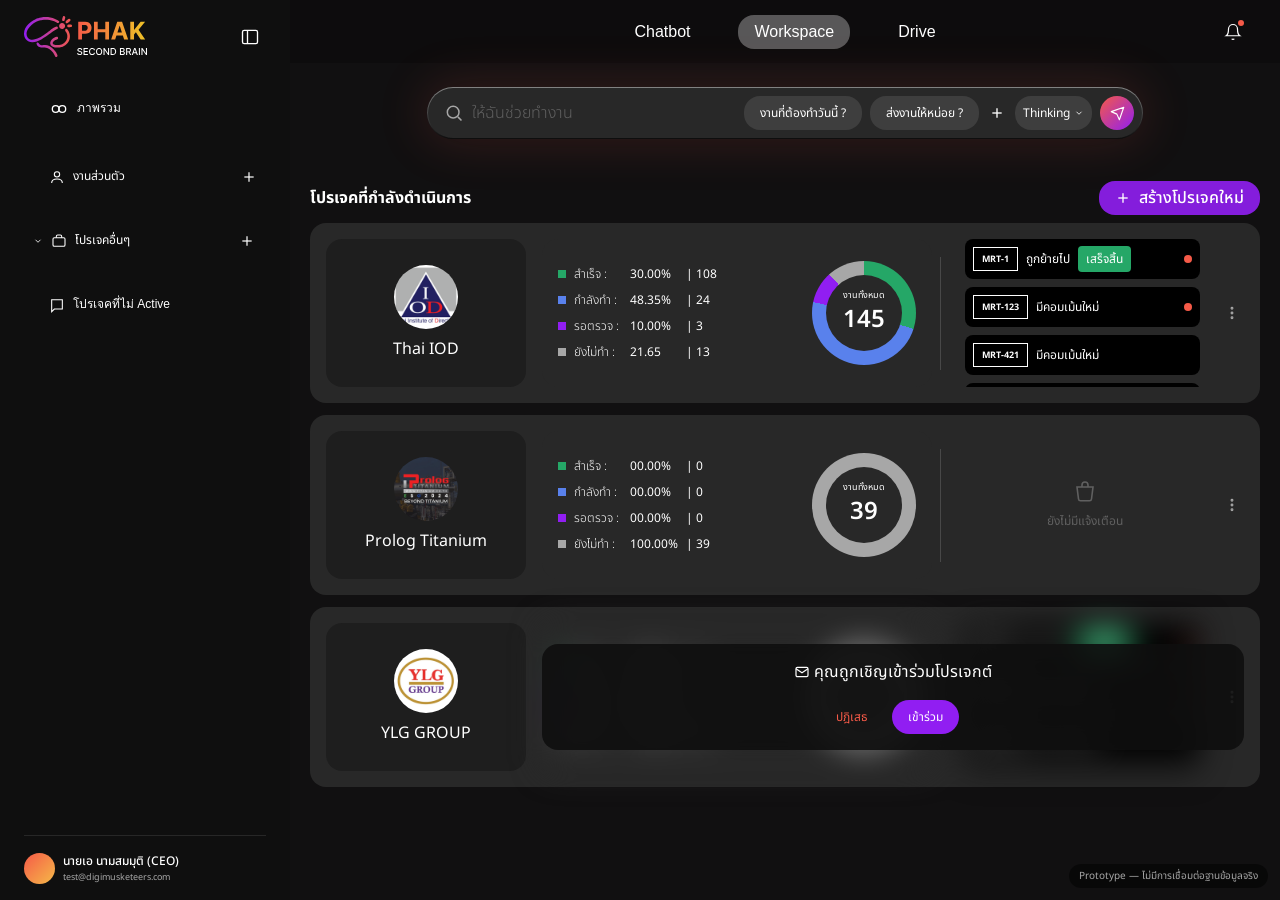
==== workspace/index.html @ 87ce69be "Implement project settings modal (rename + cover image) Wires up the previously-stubbed "ตั้งค่าโปรเ" ====
<!DOCTYPE html>
<html lang="th">
<head>
<meta charset="UTF-8">
<meta name="viewport" content="width=device-width, initial-scale=1.0">
<title>PHAK Second Brain — Workspace Prototype</title>
<link rel="preconnect" href="https://fonts.googleapis.com">
<link rel="preconnect" href="https://fonts.gstatic.com" crossorigin>
<link href="https://fonts.googleapis.com/css2?family=Noto+Sans+Thai:wght@300;400;500;700&family=Inter:wght@400;500&display=swap" rel="stylesheet">
<link rel="stylesheet" href="styles/theme.css">
<link rel="stylesheet" href="styles/base.css">
<link rel="stylesheet" href="styles/components.css">
<link rel="stylesheet" href="styles/views.css">
</head>
<body>

<div class="app">
  <!-- Sidebar -->
  <aside class="sidebar" id="sidebar">
    <div class="sidebar-top">
      <div class="brand-row">
        <div class="brand">
          <img class="brand-logo" src="[data-uri]" alt="PHAK Second Brain">
        </div>
        <button class="icon-btn" id="sidebarToggle" aria-label="พับ/ขยายเมนู">
          <svg width="20" height="20" viewBox="0 0 24 24" fill="none" stroke="currentColor" stroke-width="1.6"><rect x="3" y="4" width="18" height="16" rx="2"/><line x1="9" y1="4" x2="9" y2="20"/></svg>
        </button>
      </div>

      <button class="nav-item nav-lg" style="padding-left: 24px;">
        <svg width="20" height="20" viewBox="0 0 24 24" fill="none" stroke="currentColor" stroke-width="1.6"><circle cx="8" cy="12" r="4"/><circle cx="16" cy="12" r="4"/><line x1="12" y1="12" x2="12" y2="12"/></svg>
        <span class="label">ภาพรวม</span>
      </button>

      <div class="nav-section">
        <div class="nav-section-header plain" id="personalHeader">
          <div class="left">
            <svg width="16" height="16" viewBox="0 0 24 24" fill="none" stroke="currentColor" stroke-width="1.6"><circle cx="12" cy="8" r="4"/><path d="M4 21c0-4 4-6 8-6s8 2 8 6"/></svg>
            <span class="label">งานส่วนตัว</span>
          </div>
          <span class="icon-trailing">
            <svg width="16" height="16" viewBox="0 0 24 24" fill="none" stroke="currentColor" stroke-width="1.8"><line x1="12" y1="5" x2="12" y2="19"/><line x1="5" y1="12" x2="19" y2="12"/></svg>
          </span>
        </div>
      </div>

      <div class="project-block">
        <div class="nav-section-header" id="projectsHeader">
          <div class="left">
            <button class="chev-btn" id="projectsChevBtn" aria-label="พับ/ขยายรายการ">
              <svg class="chev" width="10" height="10" viewBox="0 0 24 24" fill="none" stroke="currentColor" stroke-width="2"><polyline points="6 9 12 15 18 9"/></svg>
            </button>
            <svg width="16" height="16" viewBox="0 0 24 24" fill="none" stroke="currentColor" stroke-width="1.6"><rect x="3" y="7" width="18" height="13" rx="2"/><path d="M8 7V5a2 2 0 0 1 2-2h4a2 2 0 0 1 2 2v2"/></svg>
            <span class="label">โปรเจคอื่นๆ</span>
          </div>
          <span class="icon-trailing">
            <button class="icon-btn" id="sidebarAddProjectBtn" style="width:20px;height:20px;" aria-label="สร้างโปรเจคใหม่">
              <svg width="16" height="16" viewBox="0 0 24 24" fill="none" stroke="currentColor" stroke-width="1.8"><line x1="12" y1="5" x2="12" y2="19"/><line x1="5" y1="12" x2="19" y2="12"/></svg>
            </button>
          </span>
        </div>
        <div class="project-children hidden" id="projectsList">
          <div class="project-row" id="sidebarThaiIOD"><span class="project-icon"><img src="[data-uri]" alt="Thai IOD" /></span><span class="label">Thai IOD</span></div>
          <div class="project-row" id="sidebarProlog"><span class="project-icon"><img src="[data-uri]" alt="Prolog" /></span><span class="label">Prolog</span></div>
          <div class="project-row" id="sidebarYLG"><span class="project-icon"><img src="[data-uri]" alt="YLG" /></span><span class="label">YLG</span></div>
        </div>
      </div>

      <button class="nav-item" style="padding-left: 24px;">
        <svg width="16" height="16" viewBox="0 0 24 24" fill="none" stroke="currentColor" stroke-width="1.6"><path d="M4 4h16v14H8l-4 4z"/></svg>
        <span class="label">โปรเจคที่ไม่ Active</span>
      </button>
    </div>

    <div class="sidebar-footer">
      <div class="divider"></div>
      <div class="user-row">
        <div class="user-avatar"></div>
        <div class="user-info">
          <span class="name">นายเอ นามสมมุติ (CEO)</span>
          <span class="email">test@digimusketeers.com</span>
        </div>
      </div>
    </div>
  </aside>

  <aside class="sidebar" id="chatSidebar" style="display:none;"></aside>

  <!-- Main -->
  <main class="main">
    <div id="workspacePage">
    <div class="navbar">
      <div class="navbar-tabs">
        <button class="tab" data-tab="chatbot">Chatbot</button>
        <button class="tab active" data-tab="workspace">Workspace</button>
        <button class="tab" data-tab="drive">Drive</button>
      </div>
      <button class="notif-btn" id="notifBtn" aria-label="การแจ้งเตือน">
        <svg width="18" height="18" viewBox="0 0 24 24" fill="none" stroke="currentColor" stroke-width="1.6"><path d="M18 8a6 6 0 0 0-12 0c0 7-3 9-3 9h18s-3-2-3-9"/><path d="M13.7 21a2 2 0 0 1-3.4 0"/></svg>
        <span class="notif-dot"></span>
      </button>
      <div class="notif-panel" id="notifPanel">ยังไม่มีการแจ้งเตือนใหม่</div>
    </div>

    <div class="content-inner">
      <div class="prompt-wrap">
        <div class="prompt-bar">
          <svg class="search-icon" width="20" height="20" viewBox="0 0 24 24" fill="none" stroke="currentColor" stroke-width="1.8"><circle cx="11" cy="11" r="7"/><line x1="21" y1="21" x2="16.65" y2="16.65"/></svg>
          <div class="prompt-field">
            <input class="prompt-input" id="promptInput" type="text" placeholder="ให้ฉันช่วยทำงาน" />
            <button class="chip" data-fill="งานที่ต้องทำวันนี้มีอะไรบ้าง?">งานที่ต้องทำวันนี้ ?</button>
            <button class="chip" data-fill="ช่วยส่งงานให้ทีมหน่อย">ส่งงานให้หน่อย ?</button>
          </div>
          <div class="prompt-actions">
            <button class="ghost-icon-btn" aria-label="เพิ่มไฟล์">
              <svg width="16" height="16" viewBox="0 0 24 24" fill="none" stroke="currentColor" stroke-width="2"><line x1="12" y1="5" x2="12" y2="19"/><line x1="5" y1="12" x2="19" y2="12"/></svg>
            </button>
            <button class="thinking-pill" id="thinkingPill">
              <span>Thinking</span>
              <svg width="10" height="10" viewBox="0 0 24 24" fill="none" stroke="currentColor" stroke-width="2"><polyline points="6 9 12 15 18 9"/></svg>
            </button>
            <button class="send-btn" id="sendBtn" aria-label="ส่ง">
              <svg width="15" height="15" viewBox="0 0 24 24" fill="currentColor"><path d="M22 2L11 13"/><path d="M22 2L15 22L11 13L2 9L22 2Z" fill="none" stroke="currentColor" stroke-width="1.8" stroke-linejoin="round"/></svg>
            </button>
          </div>
        </div>
      </div>

      <div class="work-section">
        <div class="work-header">
          <span class="work-title">โปรเจคที่กำลังดำเนินการ</span>
          <button class="new-project-btn" id="newProjectBtn">
            <svg width="16" height="16" viewBox="0 0 24 24" fill="none" stroke="currentColor" stroke-width="2"><line x1="12" y1="5" x2="12" y2="19"/><line x1="5" y1="12" x2="19" y2="12"/></svg>
            <span>สร้างโปรเจคใหม่</span>
          </button>
        </div>

        <div class="empty-state" id="emptyState" style="display:none;">
          <svg width="24" height="24" viewBox="0 0 24 24" fill="none" stroke="currentColor" stroke-width="1.6"><path d="M4 7h16l-1.5 12a2 2 0 0 1-2 1.8H7.5a2 2 0 0 1-2-1.8L4 7z"/><path d="M9 7V5a3 3 0 0 1 6 0v2"/></svg>
          <span>คุณยังไม่มีโปรเจคที่กำลังดำเนินการ</span>
        </div>

        <div class="project-grid" id="projectGrid"></div>
      </div>
    </div>
    </div>

    <div id="dashboardPage" style="display:none;"></div>
    <div id="chatbotPage" style="display:none;"></div>
  </main>

  <!-- New project modal -->
  <div class="modal-overlay" id="modalOverlay">
  <div class="modal-box">
    <div class="modal-form" id="stepProject">
      <div>
        <div class="modal-icon" id="modalIcon">
          <svg id="iconDefault" width="34" height="34" viewBox="0 0 24 24" fill="none" stroke="currentColor" stroke-width="1.4"><rect x="3" y="7" width="18" height="13" rx="2"/><path d="M8 7V5a2 2 0 0 1 2-2h4a2 2 0 0 1 2 2v2"/></svg>
          <div class="icon-overlay">
            <svg width="18" height="18" viewBox="0 0 24 24" fill="none" stroke="currentColor" stroke-width="1.6"><path d="M4 7h3l2-2h6l2 2h3v13H4z"/><circle cx="12" cy="13" r="3.5"/></svg>
            <span>อัปโหลดรูป</span>
          </div>
          <input type="file" id="projImageInput" accept="image/*" style="display:none" />
        </div>
        <div class="modal-field">
          <label for="projNameInput">ชื่อโปรเจกต์</label>
          <input id="projNameInput" type="text" placeholder="ชื่อโปรเจกต์" autocomplete="off" />
          <div class="field-error" id="projNameError">กรอกชื่อโปรเจกต์ก่อนนะ</div>
        </div>
        <div class="modal-field" id="keyField" style="display:none; margin-top: 12px;">
          <div class="key-row">
            <label>Project Key</label>
            <div class="key-display" id="keyDisplay">
              <span class="key-pill" id="keyPill">TID-</span>
              <button class="key-edit-btn" id="keyEditBtn" aria-label="แก้ไข Project Key">
                <svg width="15" height="15" viewBox="0 0 24 24" fill="none" stroke="currentColor" stroke-width="1.6"><path d="M12 20h9"/><path d="M16.5 3.5a2.1 2.1 0 0 1 3 3L7 19l-4 1 1-4Z"/></svg>
              </button>
            </div>
          </div>
        </div>
      </div>
      <div class="modal-actions">
        <button class="btn-secondary" id="modalCancel">ยกเลิก</button>
        <button class="btn-primary" id="modalNext">ดำเนินการต่อ</button>
      </div>
    </div>

    <div class="modal-form" id="stepMembers" style="display:none;">
      <div>
        <div class="modal-field">
          <label>สมาชิก</label>
          <div class="search-wrap">
            <input id="memberSearchInput" type="text" placeholder="กรอกอีเมล ชื่อพนักงาน หรือ กลุ่ม" autocomplete="off" />
            <div class="member-suggestions" id="memberSuggestions"></div>
          </div>
        </div>
        <div class="modal-field" style="margin-top: 16px;">
          <label>รายชื่อสมาชิก</label>
          <div class="member-list" id="memberList"></div>
        </div>
      </div>
      <div class="modal-actions">
        <button class="btn-secondary" id="membersCancel">ย้อนกลับ</button>
        <button class="btn-primary ready" id="membersCreate">ดำเนินการต่อ</button>
      </div>
    </div>

    <div class="step-full" id="stepFolder">
      <div>
        <div class="step-title">สร้างโฟลเดอร์โปรเจกต์</div>
        <div class="step-subtitle">ระบบจำเป็นต้องสร้างพื้นที่เพื่อเก็บรายละเอียดงาน</div>
      </div>
      <div class="step-mid">
        <div class="folder-icon-wrap">
          <svg width="72" height="70" viewBox="0 0 24 24" fill="currentColor"><path d="M3 6a2 2 0 0 1 2-2h4l2 2h8a2 2 0 0 1 2 2v9a2 2 0 0 1-2 2H5a2 2 0 0 1-2-2z"/></svg>
        </div>
        <div class="breadcrumb-row">
          <span class="breadcrumb-label">
            <svg width="16" height="16" viewBox="0 0 24 24" fill="none" stroke="currentColor" stroke-width="1.6"><rect x="3" y="7" width="18" height="13" rx="2"/><path d="M8 7V5a2 2 0 0 1 2-2h4a2 2 0 0 1 2 2v2"/></svg>
            ไดร์งาน
          </span>
          <svg width="14" height="14" viewBox="0 0 24 24" fill="none" stroke="currentColor" stroke-width="1.8"><polyline points="9 6 15 12 9 18"/></svg>
          <input id="folderNameInput" type="text" autocomplete="off" />
        </div>
      </div>
      <div class="full-actions">
        <button class="btn-secondary" id="folderCancel">ย้อนกลับ</button>
        <button class="btn-primary ready" id="folderNext">ดำเนินการต่อ</button>
      </div>
    </div>

    <div class="step-full" id="stepUpload">
      <div>
        <div class="step-title">อัปโหลดเอกสารเบื้องต้น</div>
      </div>
      <div class="step-mid">
        <div class="uploaded-files-list" id="uploadedFilesList"></div>
        <div class="dropzone" id="dropzone">
          <svg width="40" height="40" viewBox="0 0 24 24" fill="none" stroke="currentColor" stroke-width="1.5"><path d="M12 16V4"/><polyline points="7 9 12 4 17 9"/><path d="M4 16v3a2 2 0 0 0 2 2h12a2 2 0 0 0 2-2v-3"/></svg>
          <span class="dropzone-text">อัปโหลด &amp; ลากไฟล์ของคุณ</span>
          <input type="file" id="docFileInput" multiple style="display:none" />
        </div>
        <div class="upload-tip">Tip : หากกดสร้างงานอัตโนมัติระบบจะวิเคราะห์เอกสารเพื่อทำการวางแผนและสร้าง Task งานเบื้องต้นให้แก่คุณ</div>
      </div>
      <div class="full-actions">
        <button class="btn-secondary" id="uploadCancel">ย้อนกลับ</button>
        <div class="btn-group">
          <button class="btn-secondary" id="createNormal">สร้างปกติ</button>
          <button class="btn-primary ready ai" id="createAuto" disabled>
            <svg width="16" height="16" viewBox="0 0 16 16" fill="none" xmlns="http://www.w3.org/2000/svg"><path d="M6.12885 2.05958C6.82864 0.404564 9.1752 0.404676 9.87509 2.05958L11.038 4.8097C11.0674 4.87921 11.1228 4.93454 11.1923 4.96399L13.9424 6.1269C15.5976 6.82666 15.5976 9.17337 13.9424 9.87314L11.1923 11.036C11.1228 11.0655 11.0674 11.1208 11.038 11.1903L9.87509 13.9405C9.17532 15.5957 6.82862 15.5957 6.12885 13.9405L4.96595 11.1903C4.93649 11.1209 4.88116 11.0654 4.81165 11.036L2.06153 9.87314C0.406626 9.17324 0.406519 6.82668 2.06153 6.1269L4.81165 4.96399C4.88125 4.93457 4.93652 4.8793 4.96595 4.8097L6.12885 2.05958Z" fill="currentColor"/></svg>
            สร้างอัตโนมัติ
          </button>
        </div>
      </div>
    </div>

    <div class="step-full" id="stepProgress">
      <div></div>
      <div class="step-mid">
        <div class="progress-title" id="progressLabel">กำลังสร้าง</div>
        <div class="progress-track"><div class="progress-fill" id="progressFill"></div></div>
      </div>
      <div></div>
    </div>

    <div class="modal-side" id="modalSide"></div>
  </div>
  </div>

  <!-- Project settings modal (rename / cover image) -->
  <div class="modal-overlay" id="projectSettingsOverlay">
    <div class="modal-box ps-box">
      <div class="modal-form">
        <div>
          <div class="modal-icon" id="psIcon">
            <svg id="psIconDefault" width="34" height="34" viewBox="0 0 24 24" fill="none" stroke="currentColor" stroke-width="1.4"><rect x="3" y="7" width="18" height="13" rx="2"/><path d="M8 7V5a2 2 0 0 1 2-2h4a2 2 0 0 1 2 2v2"/></svg>
            <div class="icon-overlay">
              <svg width="18" height="18" viewBox="0 0 24 24" fill="none" stroke="currentColor" stroke-width="1.6"><path d="M4 7h3l2-2h6l2 2h3v13H4z"/><circle cx="12" cy="13" r="3.5"/></svg>
              <span>อัปโหลดรูป</span>
            </div>
            <input type="file" id="psImageInput" accept="image/*" style="display:none" />
          </div>
          <button type="button" class="ps-remove-cover" id="psRemoveCover" style="display:none;">ลบรูปปก</button>
          <div class="modal-field">
            <label for="psNameInput">ชื่อโปรเจกต์</label>
            <input id="psNameInput" type="text" placeholder="ชื่อโปรเจกต์" autocomplete="off" />
            <div class="field-error" id="psNameError">กรอกชื่อโปรเจกต์ก่อนนะ</div>
          </div>
        </div>
        <div class="modal-actions">
          <button class="btn-secondary" id="psCancel">ยกเลิก</button>
          <button class="btn-primary ready" id="psSave">บันทึก</button>
        </div>
      </div>
    </div>
  </div>

  <div class="task-modal-overlay" id="taskModalOverlay"></div>

  <div class="toast" id="toast"></div>
  <div class="proto-badge">Prototype — ไม่มีการเชื่อมต่อฐานข้อมูลจริง</div>
</div>

<script src="scripts/app-shell.js"></script>
<script src="scripts/features/create-project-wizard.js"></script>
<script src="scripts/features/project-settings.js"></script>
<script src="scripts/features/dashboard.js"></script>
<script src="scripts/features/task-modal-shared.js"></script>
<script src="scripts/features/kanban-board.js"></script>
<script src="scripts/features/type-view.js"></script>
<script src="scripts/features/task-detail-modal.js"></script>
<script src="scripts/features/status-type-manager.js"></script>
<script src="scripts/features/role-manager.js"></script>
<script src="scripts/features/member-manager.js"></script>
<script src="scripts/features/create-task-modal.js"></script>
<script src="scripts/features/list-view.js"></script>
<script src="scripts/features/timeline-view.js"></script>
<script src="scripts/features/calendar-view.js"></script>
<script src="scripts/features/chatbot.js"></script>

</body>
</html>
---- workspace/styles/theme.css ----
/* ตัวแปรสี (design tokens) — จุดเดียวที่แก้เพื่อเปลี่ยนธีม */
  :root {
    --bg-main: #111011;
    --bg-sidebar: #0f0f0f;
    --bg-card: #1e1e1e;
    --bg-navbar: rgba(0,0,0,0.25);
    --accent-purple: rgba(145,30,242,0.9);
    --accent-purple-solid: #911EF2;
    --accent-coral: #F55A48;
    --grey3: #606060;
    --grey4: #a7a7a7;
    --white: #ffffff;
    --border-subtle: rgba(255,255,255,0.08);

    /* พื้นหลังมืด — สเกลเพิ่มเติม (เรียงจากเข้มสุด → อ่อนสุด) */
    --bg-page: #000;
    --bg-panel: #1a1a1a;
    --bg-surface: #232323;
    --bg-hover: #282828;
    --bg-hover-strong: #2c2c2c;
    --bg-scrollbar: #2e2e2e;

    /* accent ม่วง — เฉดเพิ่มเติม */
    --accent-purple-light: #c79bf5;
    --accent-purple-pale: #EDD8FF;

    /* accent ส้ม/แดง — เฉดเพิ่มเติม */
    --accent-coral-light: #F5A08F;

    /* สีสถานะที่ hardcode เป็น UI chrome (ไม่ใช่สี default ของสถานะที่มาจากข้อมูลโปรเจค) */
    --status-blue: #378ADD;
    --status-green: #25A767;
    --status-yellow: #F0C93E;
    --status-red: #F5443A;

    /* สี tag คงที่ */
    --tag-urgent: #FBBF24;
    --tag-team: #4ADE80;

    /* เทาเศษที่เหลือ */
    --grey2: #444;
    --grey-mid: #808080;
    --grey-pale: #F5F5F5;
    --grey-light: #ddd;
    --disabled: #C4C4C4;

    /* จุดเดี่ยวสุดท้าย (ใช้ที่เดียวต่อสี) */
    --accent-amber: #F5B948;
    --accent-purple-lighter: #E4CFFB;
    --grey-steel: #828282;
    --grey1: #555;
    --grey-dark: #333;
    --bg-elevated-alt: #2b2b2b;
    --bg-elevated-2: #262626;
    --bg-column: #17171799;
    --bg-deep: #151515;
    --bg-deepest: #0D0D0D;
  }
---- workspace/styles/base.css ----
/* reset, layout shell พื้นฐาน (ก่อน section แรกในไฟล์ต้นฉบับ) */

* { box-sizing: border-box; margin: 0; padding: 0; }

html, body {
    height: 100%;
    background: var(--bg-page);
    font-family: 'Noto Sans Thai', 'Inter', sans-serif;
    color: var(--white);
    overflow: hidden;
  }

.app {
    display: flex;
    height: 100vh;
    width: 100%;
    position: relative;
  }
---- workspace/styles/components.css ----
/* UI primitives ที่ใช้ร่วมกันหลายจุด: ปุ่ม, modal shell, chip/tag, avatar, dropzone ฯลฯ */

.sidebar.collapsed .brand-row .icon-btn { width: 20px; }

.icon-btn {
    display: flex; align-items: center; justify-content: center;
    width: 32px; height: 32px; border-radius: 8px;
    background: transparent; border: none; color: var(--white);
    cursor: pointer; flex-shrink: 0;
  }

.icon-btn:hover { background: rgba(255,255,255,0.08); }

.chev { transition: transform 0.15s ease; }

.chev-btn {
    background: transparent; border: none; color: inherit; cursor: pointer;
    display: flex; align-items: center; justify-content: center; padding: 4px; margin: -4px;
  }

.chev.open { transform: rotate(180deg); }

.avatar-dot {
    width: 24px; height: 24px; border-radius: 100px;
    background: var(--grey3); display: flex; align-items: center; justify-content: center;
    flex-shrink: 0;
  }

.chip {
    background: rgba(255,255,255,0.1); border: none; border-radius: 16px;
    padding: 8px 16px; font-size: 12px; color: var(--white); white-space: nowrap;
    cursor: pointer; font-family: inherit;
  }

.chip:hover { background: rgba(255,255,255,0.18); }

.empty-state {
    display: flex; flex-direction: column; align-items: center; justify-content: center;
    gap: 8px; height: 150px; color: var(--grey3);
  }

.empty-state span { font-size: 12px; }

/* Modal */
.modal-overlay {
    position: absolute; top: 0; left: 0; width: 100%; height: 100%;
    margin: 0; padding: 0; background: rgba(0,0,0,0.55);
    display: none; align-items: center; justify-content: center; z-index: 100;
    box-sizing: border-box;
  }

.modal-overlay.open { display: flex; }

.modal-box {
    width: 700px; min-height: 428px; background: var(--bg-panel);
    border: 0.5px solid rgba(255,255,255,0.12); border-radius: 20px;
    display: flex; overflow: hidden;
  }

.modal-form {
    width: 400px; flex-shrink: 0; padding: 32px; display: flex; flex-direction: column;
    justify-content: space-between; gap: 24px;
  }

.modal-side {
    flex: 1;
    background: linear-gradient(160deg, rgba(245,90,72,0.35), rgba(145,30,242,0.35)), var(--bg-deep);
  }

.modal-icon {
    width: 92px; height: 92px; border-radius: 50%; background: rgba(255,255,255,0.06);
    border: 0.5px solid rgba(255,255,255,0.1);
    display: flex; align-items: center; justify-content: center; margin: 0 auto 24px;
    color: var(--grey4); position: relative; overflow: hidden; cursor: pointer;
  }

.modal-icon img { width: 100%; height: 100%; object-fit: cover; }

.modal-icon .icon-overlay {
    position: absolute; inset: 0; border-radius: 50%;
    background: rgba(0,0,0,0.55); display: flex; flex-direction: column; align-items: center;
    justify-content: center; gap: 2px; opacity: 0; transition: opacity 0.15s ease;
  }

.modal-icon:hover .icon-overlay { opacity: 1; }

.modal-icon .icon-overlay span { font-size: 9px; color: var(--white); }

.modal-icon.drag-over { border-color: var(--accent-purple-solid); }

.modal-icon.drag-over .icon-overlay { opacity: 1; }

.modal-field { display: flex; flex-direction: column; gap: 8px; }

.modal-field label { font-size: 13px; color: var(--white); font-weight: 500; }

.modal-box input {
    width: 100%; background: var(--bg-surface); border: 0.5px solid rgba(255,255,255,0.15);
    border-radius: 10px; padding: 9px 12px; color: var(--white); font-family: inherit;
    font-size: 14px; outline: none;
  }

.modal-box input:focus { border: 1.5px solid var(--accent-purple-solid); padding: 8.5px 11.5px; }

.modal-actions { display: flex; justify-content: space-between; align-items: center; }

.btn-secondary {
    height: 36px; padding: 0 16px; border-radius: 16px; border: none;
    background: transparent; color: var(--grey4); font-size: 13px; cursor: pointer; font-family: inherit;
  }

.btn-secondary:hover { color: var(--white); }

.btn-primary {
    height: 36px; padding: 0 20px; border-radius: 16px; border: none;
    background: rgba(255,255,255,0.12); color: var(--white); font-size: 13px; font-weight: 500;
    cursor: pointer; font-family: inherit;
  }

.btn-primary.ready { background: var(--accent-purple); }

.btn-primary.ready:hover { background: var(--accent-purple-solid); }

.breadcrumb-row {
    display: flex; align-items: center; gap: 8px; max-width: 400px; width: 100%; margin: 0 auto;
  }

.breadcrumb-label {
    display: flex; align-items: center; gap: 6px; font-size: 12px; color: var(--grey4); white-space: nowrap;
  }

.breadcrumb-row input { flex: 1; text-align: left; }

.btn-group { display: flex; gap: 8px; }

.btn-primary.ai {
    display: flex; align-items: center; gap: 6px;
    background: linear-gradient(90deg, var(--accent-purple-solid), var(--accent-coral));
  }

.btn-primary.ai:hover { filter: brightness(1.08); background: linear-gradient(90deg, var(--accent-purple-solid), var(--accent-coral)); }

.btn-primary.ai:disabled {
    background: rgba(255,255,255,0.06); color: var(--grey4); cursor: not-allowed; filter: none;
  }

.btn-primary.ai:disabled:hover { background: rgba(255,255,255,0.06); }

.dropzone {
    width: 300px; margin: 8px auto 0; padding: 24px 16px;
    border: 1.5px dashed var(--accent-purple-solid); border-radius: 16px;
    display: flex; flex-direction: column; align-items: center; gap: 10px;
    cursor: pointer; transition: border-color 0.15s ease, background 0.15s ease; color: var(--grey4);
    background: rgba(145,30,242,0.04);
  }

.dropzone:hover, .dropzone.drag-over { border-color: var(--accent-coral); background: rgba(145,30,242,0.1); }

.dropzone-text { font-size: 12px; color: var(--white); }

/* Progress step */
.progress-title { font-size: 16px; font-weight: 700; }

.progress-track {
    width: 116px; height: 4px; border-radius: 10px; background: rgba(255,255,255,0.1);
    margin: 12px auto 0; overflow: hidden;
  }

.progress-fill {
    height: 100%; width: 0%; border-radius: 10px;
    background: linear-gradient(90deg, var(--accent-purple-solid), var(--accent-coral));
    transition: width 0.15s linear;
  }

.drive-row .chev { transform: rotate(-90deg); }

.tm-parent-field .badge { border: 0.5px solid var(--accent-purple-solid); color: var(--accent-purple-solid); padding: 2px 6px; font-size: 9px; font-weight: 700; border-radius: 2px; flex-shrink: 0; }

.toast {
    position: absolute; bottom: 24px; left: 50%; transform: translateX(-50%) translateY(20px);
    background: var(--bg-elevated-2); border: 0.5px solid rgba(255,255,255,0.15);
    border-radius: 12px; padding: 12px 20px; font-size: 13px; color: var(--white);
    opacity: 0; transition: opacity 0.2s ease, transform 0.2s ease; z-index: 400; pointer-events: none;
  }

.toast.show { opacity: 1; transform: translateX(-50%) translateY(0); }
---- workspace/styles/views.css ----
/* สไตล์เฉพาะทางของแต่ละ view/feature: sidebar, dashboard, kanban, list, timeline, calendar, modal ต่างๆ */

/* ---------- Sidebar ---------- */
.sidebar {
    width: 290px;
    min-width: 290px;
    background: var(--bg-sidebar);
    display: flex;
    flex-direction: column;
    justify-content: space-between;
    padding: 16px 24px;
    transition: width 0.2s ease, min-width 0.2s ease, padding 0.2s ease;
    overflow: hidden;
  }

.sidebar.collapsed {
    width: 76px;
    min-width: 76px;
    padding: 16px 12px;
  }

.sidebar.collapsed .label,
  .sidebar.collapsed .user-info,
  .sidebar.collapsed .icon-trailing { display: none; }

.sidebar-top { display: flex; flex-direction: column; gap: 32px; width: 100%; }

.brand-row { display: flex; align-items: center; justify-content: space-between; height: 41px; }

/* PHAK logo (symbol + wordmark, one SVG). Collapsed sidebar crops it to the symbol (first 48px). */
.brand { display: flex; align-items: center; overflow: hidden; flex-shrink: 0; }

.brand-logo { display: block; width: 123px; height: 41px; max-width: none; }

.sidebar.collapsed .brand { width: 32px; }

.sidebar.collapsed .brand-logo { width: 84px; height: 28px; }

.nav-item {
    display: flex; align-items: center; gap: 8px; line-height: 1.3;
    width: 100%; height: 32px; padding: 0 16px; border-radius: 16px;
    background: transparent; border: 0.5px solid transparent; color: var(--white);
    font-size: 12px; cursor: pointer; text-align: left;
  }

.nav-item.nav-lg { height: 40px; }

.nav-item:hover { border-color: rgba(255,255,255,0.5); }

.nav-item.active { background: rgba(255,255,255,0.08); border-color: transparent; }

.nav-item svg { flex-shrink: 0; }

.nav-section { display: flex; flex-direction: column; width: 100%; }

.nav-section-header {
    display: flex; align-items: center; justify-content: space-between;
    height: 32px; padding: 0 8px; border-radius: 16px; cursor: pointer; width: 100%; line-height: 1.3;
    border: 0.5px solid transparent;
  }

.nav-section-header .icon-trailing { display: flex; align-items: center; }

.nav-section-header.plain { padding-left: 24px; }

.nav-section-header:hover { border-color: rgba(255,255,255,0.5); }

.nav-section-header.active { background: rgba(255,255,255,0.08); border-color: transparent; }

.nav-section-header .left { display: flex; align-items: center; gap: 8px; font-size: 12px; }

.nav-child {
    display: flex; align-items: center; gap: 8px;
    padding: 8px; padding-left: 32px; border-radius: 16px;
    font-size: 12px; cursor: pointer;
    border: 0.5px solid transparent;
  }

.nav-child:hover { border-color: rgba(255,255,255,0.5); }

.nav-child.active { background: rgba(255,255,255,0.08); border-color: transparent; }

.nav-child .label { flex: 1; overflow: hidden; text-overflow: ellipsis; white-space: nowrap; }

.project-block { border-radius: 16px; width: 100%; }

.project-block .nav-section-header { padding-right: 8px; }

.project-children { display: flex; flex-direction: column; gap: 8px; margin-top: 8px; }

.project-children.hidden { display: none; }

.project-row {
    display: flex; align-items: center; gap: 8px;
    height: 40px; padding: 0 8px 0 24px; font-size: 12px; line-height: 1.3; border-radius: 16px; cursor: pointer;
    border: 0.5px solid transparent;
  }

.project-row:hover { border-color: rgba(255,255,255,0.5); }

.project-row.active { background: rgba(255,255,255,0.08); border-color: transparent; }

.project-icon {
    width: 24px; height: 24px; border-radius: 100px; background: var(--grey3);
    display: flex; align-items: center; justify-content: center; flex-shrink: 0; overflow: hidden;
  }

.project-icon img { width: 100%; height: 100%; object-fit: cover; }

.sidebar-footer { display: flex; flex-direction: column; gap: 16px; width: 100%; }

.divider { height: 1px; background: rgba(255,255,255,0.1); width: 100%; }

.user-row { display: flex; align-items: center; gap: 8px; cursor: pointer; }

.user-avatar {
    width: 31px; height: 31px; border-radius: 100px; flex-shrink: 0;
    background: linear-gradient(135deg, var(--accent-coral), var(--accent-amber));
  }

.user-info { display: flex; flex-direction: column; }

.user-info .name { font-size: 12px; font-weight: 500; }

.user-info .email { font-size: 9px; color: var(--grey4); }

/* ---------- Main ---------- */
.main {
    flex: 1;
    background: var(--bg-main);
    position: relative;
    display: flex;
    flex-direction: column;
    overflow-y: auto;
  }

.navbar {
    height: 63px; min-height: 63px;
    background: var(--bg-navbar);
    display: flex; align-items: center; justify-content: center;
    position: relative;
  }

.navbar-tabs { display: flex; gap: 32px; align-items: center; }

.tab {
    height: 34px; padding: 0 16px; border-radius: 16px;
    display: flex; align-items: center; justify-content: center;
    font-size: 16px; font-weight: 500; color: var(--white);
    background: transparent; border: none; cursor: pointer; white-space: nowrap;
  }

.tab.active { background: rgba(199,199,199,0.4); }

.tab:hover:not(.active) { background: rgba(255,255,255,0.06); }

.notif-btn {
    position: absolute; right: 32px; top: 16px;
    width: 31px; height: 31px; border-radius: 100px;
    display: flex; align-items: center; justify-content: center;
    background: transparent; border: none; color: var(--white); cursor: pointer;
  }

.notif-btn:hover { background: rgba(255,255,255,0.08); }

.notif-dot { width: 6px; height: 6px; border-radius: 50%; background: var(--accent-coral); position: absolute; top: 4px; right: 4px; }

.notif-panel {
    position: absolute; top: 56px; right: 24px; width: 260px;
    background: var(--bg-panel); border: 0.5px solid rgba(255,255,255,0.15);
    border-radius: 16px; padding: 16px; font-size: 12px; color: var(--grey4);
    display: none; z-index: 30; box-shadow: 0 8px 24px rgba(0,0,0,0.4);
  }

.notif-panel.open { display: block; }

.content-inner { flex: 1; position: relative; padding: 0 20px; max-width: 1150px; width: 100%; margin: 0 auto; }

/* Search / prompt bar */
.prompt-wrap { display: flex; justify-content: center; padding-top: 24px; }

@property --prompt-border-angle {
    syntax: '<angle>';
    inherits: false;
    initial-value: 0deg;
  }

.prompt-bar {
    width: 100%; max-width: 716px;
    background:
      linear-gradient(var(--bg-hover), var(--bg-hover)) padding-box,
      linear-gradient(180deg, var(--grey-steel), var(--bg-deepest)) border-box;
    border: 0.1px solid transparent;
    border-radius: 100px; display: flex; align-items: center; gap: 8px;
    padding: 8px 8px 8px 16px;
    box-shadow: 0 0 50px 4px rgba(245,90,72,0.15);
    transition: background 0.3s ease;
  }

.prompt-bar:focus-within {
    background:
      linear-gradient(var(--bg-hover), var(--bg-hover)) padding-box,
      conic-gradient(from var(--prompt-border-angle), var(--accent-coral), var(--accent-purple-solid), var(--accent-coral)) border-box;
    animation: prompt-border-spin 3s linear infinite;
  }

@keyframes prompt-border-spin {
    to { --prompt-border-angle: 360deg; }
  }

.prompt-bar svg.search-icon { flex-shrink: 0; color: var(--grey4); }

.prompt-field { flex: 1; display: flex; align-items: center; gap: 8px; min-width: 0; flex-wrap: wrap; }

.prompt-input {
    flex: 1; min-width: 120px; background: transparent; border: none; outline: none;
    color: var(--white); font-family: inherit; font-size: 16px; font-weight: 300;
  }

.prompt-input::placeholder { color: var(--grey3); }

.prompt-actions { display: flex; align-items: center; gap: 8px; flex-shrink: 0; }

.ghost-icon-btn {
    width: 20px; height: 20px; display: flex; align-items: center; justify-content: center;
    background: transparent; border: none; color: var(--white); cursor: pointer; padding: 0;
  }

.thinking-pill {
    height: 34px; display: flex; align-items: center; gap: 4px;
    background: rgba(255,255,255,0.1); border-radius: 16px; padding: 0 8px;
    border: none; color: var(--white); font-size: 12px; cursor: pointer; font-family: inherit;
  }

.send-btn {
    width: 34px; height: 34px; border-radius: 50%;
    background: linear-gradient(135deg, var(--accent-coral), var(--accent-purple-solid));
    border: none; display: flex; align-items: center; justify-content: center;
    color: var(--white); cursor: pointer; flex-shrink: 0;
  }

.send-btn:hover { filter: brightness(1.1); }

.send-btn:disabled { opacity: 0.5; cursor: default; }

/* Work section */
.work-section { padding-top: 42px; display: flex; flex-direction: column; gap: 8px; }

.work-header { display: flex; align-items: center; justify-content: space-between; }

.work-title { font-size: 16px; font-weight: 700; }

.new-project-btn {
    height: 34px; padding: 0 16px; border-radius: 16px; border: none;
    background: var(--accent-purple); color: var(--white); font-size: 16px; font-weight: 500;
    display: flex; align-items: center; gap: 8px; cursor: pointer; font-family: inherit;
  }

.new-project-btn:hover { background: var(--accent-purple-solid); }

.project-grid {
    display: flex; flex-direction: column; gap: 12px; padding-bottom: 24px;
  }

.project-card {
    background: var(--bg-panel); border: 0.5px solid rgba(255,255,255,0.1); border-radius: 16px;
    padding: 16px; display: flex; flex-direction: column; gap: 8px;
  }

.project-card .pname { font-size: 14px; font-weight: 500; }

.project-card .pmeta { font-size: 11px; color: var(--grey4); }

.project-card .pbar { height: 4px; border-radius: 2px; background: rgba(255,255,255,0.1); overflow: hidden; }

.project-card .pbar-fill { height: 100%; background: var(--accent-coral); width: 8%; }

.field-error { font-size: 11px; color: var(--accent-coral); display: none; }

.field-error.show { display: block; }

.key-row { display: flex; align-items: center; justify-content: space-between; gap: 12px; }

.key-row label { font-size: 13px; color: var(--white); font-weight: 500; flex-shrink: 0; }

.key-display { display: flex; align-items: center; gap: 8px; flex: 1; justify-content: flex-end; }

.key-pill {
    background: transparent; color: var(--accent-purple-light); font-size: 12px; font-weight: 500;
    padding: 4px 10px; border-radius: 0; border: 1px solid var(--accent-purple-solid);
    letter-spacing: 0.5px; font-family: inherit;
  }

.key-edit-input {
    width: 90px; text-align: right; padding: 4px 8px !important; font-size: 12px !important;
    text-transform: uppercase;
  }

.key-edit-btn {
    width: 20px; height: 20px; background: transparent; border: none; color: var(--grey4);
    cursor: pointer; display: flex; align-items: center; justify-content: center; flex-shrink: 0;
  }

.key-edit-btn:hover { color: var(--white); }

/* Members step */
.search-wrap { position: relative; }

.member-suggestions {
    position: absolute; top: calc(100% + 6px); left: 0; right: 0;
    background: var(--bg-surface); border: 0.5px solid rgba(255,255,255,0.15);
    border-radius: 10px; max-height: 220px; overflow-y: auto; z-index: 10;
    display: none;
  }

.member-suggestions.open { display: block; }

.sugg-row {
    display: flex; align-items: center; gap: 8px; padding: 8px 10px; cursor: pointer;
  }

.sugg-row:hover { background: rgba(255,255,255,0.06); }

.sugg-avatar {
    width: 28px; height: 28px; border-radius: 50%; flex-shrink: 0;
    background: linear-gradient(135deg, var(--accent-coral), var(--accent-amber));
    display: flex; align-items: center; justify-content: center;
  }

.sugg-avatar.team { background: rgba(145,30,242,0.25); color: var(--accent-purple-light); }

.sugg-text { display: flex; flex-direction: column; min-width: 0; }

.sugg-text .sname { font-size: 12px; }

.sugg-text .ssub { font-size: 10px; color: var(--grey4); }

.sugg-empty { padding: 12px 10px; font-size: 12px; color: var(--grey4); }

.member-list { display: flex; flex-direction: column; gap: 4px; max-height: 220px; overflow-y: auto; }

.member-row { display: flex; align-items: center; gap: 8px; padding: 4px 0; }

.m-avatar {
    width: 31px; height: 31px; border-radius: 50%; flex-shrink: 0;
    background: linear-gradient(135deg, var(--accent-coral), var(--accent-amber));
    display: flex; align-items: center; justify-content: center; color: var(--white);
  }

.m-avatar.team { background: rgba(145,30,242,0.25); color: var(--accent-purple-light); }

.m-info { display: flex; flex-direction: column; min-width: 0; flex: 1; }

.m-info .mname { font-size: 12px; }

.m-info .msub { font-size: 10px; color: var(--grey4); }

.mini-stack { display: flex; align-items: center; margin-top: 2px; }

.mini-dot {
    width: 12px; height: 12px; border-radius: 50%; background: var(--grey2);
    border: 1px solid var(--bg-panel); margin-left: -4px;
  }

.mini-dot:first-child { margin-left: 0; }

.mini-count {
    font-size: 8px; color: var(--white); background: var(--grey1); border-radius: 50%;
    width: 12px; height: 12px; display: flex; align-items: center; justify-content: center;
    margin-left: -4px; border: 1px solid var(--bg-panel);
  }

.m-owner-label { font-size: 12px; color: var(--grey4); flex-shrink: 0; }

.m-role-wrap { display: flex; align-items: center; gap: 6px; flex-shrink: 0; }

.m-role-select {
    background: transparent; border: none; color: var(--white); font-size: 12px;
    font-family: inherit; cursor: pointer; outline: none;
  }

.m-role-select option { background: var(--bg-surface); color: var(--white); }

.m-trash {
    width: 20px; height: 20px; background: transparent; border: none; color: var(--grey4);
    cursor: pointer; display: flex; align-items: center; justify-content: center;
  }

.m-trash:hover { color: var(--accent-coral); }

/* Folder + Upload steps (full width, no side panel) */
.step-full {
    width: 700px; box-sizing: border-box; padding: 32px;
    display: none; flex-direction: column; align-items: center;
    justify-content: space-between; min-height: 428px; text-align: center;
  }

.step-full.active { display: flex; }

.step-title { font-size: 18px; font-weight: 700; }

.step-subtitle { font-size: 12px; color: var(--grey4); margin-top: 4px; }

.step-mid { display: flex; flex-direction: column; align-items: center; width: 100%; }

.folder-icon-wrap { display: flex; justify-content: center; padding: 20px 0; color: var(--accent-purple-light); }

.full-actions {
    display: flex; justify-content: space-between; align-items: center;
    max-width: 400px; width: 100%; margin: 0 auto;
  }

#createNormal { color: var(--accent-purple-light); background: transparent; border: none; }

#createNormal:hover { color: var(--white); background: rgba(145,30,242,0.1); }

.uploaded-files-list {
    max-width: 300px; width: 100%; margin: 8px auto 0; display: flex; flex-direction: column;
    gap: 6px; text-align: left; max-height: 130px; overflow-y: auto; padding-right: 6px;
    scrollbar-width: thin; scrollbar-color: var(--accent-purple-solid) rgba(145,30,242,0.15);
  }

.uploaded-files-list::-webkit-scrollbar { width: 5px; }

.uploaded-files-list::-webkit-scrollbar-track { background: rgba(145,30,242,0.15); border-radius: 10px; }

.uploaded-files-list::-webkit-scrollbar-thumb { background: var(--accent-purple-solid); border-radius: 10px; }

.upload-tip {
    font-size: 11px; max-width: 382px; margin: 12px auto 0; line-height: 1.5;
    background: linear-gradient(90deg, var(--accent-coral), var(--accent-purple-solid));
    -webkit-background-clip: text; background-clip: text; color: transparent;
  }

.uploaded-file-row {
    display: flex; align-items: center; gap: 8px; font-size: 12px;
    border: 0.5px solid rgba(255,255,255,0.15); border-radius: 100px; padding: 6px 12px;
  }

.uploaded-file-row span { flex: 1; overflow: hidden; text-overflow: ellipsis; white-space: nowrap; }

.uploaded-file-row button {
    background: transparent; border: none; color: var(--grey4); cursor: pointer;
    display: flex; align-items: center; padding: 0; flex-shrink: 0;
  }

.uploaded-file-row button:hover { color: var(--accent-coral); }

/* Dashboard page */
.dash-navbar {
    display: flex; align-items: center; padding: 16px 24px 0; gap: 4px; position: relative;
  }

.dash-back-btn {
    display: flex; align-items: center; justify-content: center; width: 32px; height: 32px;
    border-radius: 8px; background: transparent; border: none; color: var(--white); cursor: pointer; flex-shrink: 0; margin-right: 8px;
  }

.dash-back-btn:hover { background: rgba(255,255,255,0.08); }

.view-tab {
    padding: 7px 14px; border-radius: 100px; font-size: 13px; cursor: pointer;
    color: var(--grey4); background: transparent; border: none; font-family: inherit; white-space: nowrap;
    display: flex; align-items: center; gap: 6px; position: relative;
  }

.view-tab:hover { color: var(--white); }

.view-tab.active {
    background: transparent; color: var(--accent-purple-lighter);
  }

.view-tab.active::after {
    content: ''; position: absolute; left: 14px; right: 14px; bottom: -8px; height: 3px;
    border-radius: 3px; background: var(--accent-purple-solid); box-shadow: 0 2px 4px 0 var(--accent-purple-solid);
  }

.dash-navbar { overflow: visible; margin-bottom: 8px; }

.dash-navbar .spacer { flex: 1; }

.dash-title { font-size: 13px; font-weight: 500; color: var(--white); margin-right: 16px; white-space: nowrap; }

.dash-content { padding: 16px 32px 32px 32px; overflow-y: auto; height: calc(100vh - 63px); }

.dash-top-row { display: flex; gap: 12px; align-items: stretch; }

.dash-card { background: var(--bg-panel); border: 0.5px solid rgba(255,255,255,0.08); border-radius: 16px; padding: 16px; }

.dash-card-header { display: flex; align-items: center; justify-content: space-between; margin-bottom: 8px; }

.dash-card-title { font-size: 14px; font-weight: 700; display: flex; align-items: center; gap: 8px; }

.dash-card-title .muted { font-size: 12px; color: var(--grey4); font-weight: 400; }

.dash-ai-btn {
    display: flex; align-items: center; gap: 4px; font-size: 12px; color: var(--grey4);
    background: transparent; border: none; cursor: pointer; padding: 4px 8px; border-radius: 100px;
  }

.dash-ai-btn:hover { background: rgba(255,255,255,0.06); color: var(--white); }

.heat-stats { display: flex; gap: 24px; font-size: 12px; color: var(--grey4); margin-bottom: 12px; flex-wrap: wrap; }

.heat-stats b { color: var(--white); font-weight: 500; }

.heatmap-grid {
    display: grid; grid-template-columns: repeat(48, 1fr); grid-auto-rows: 16px; gap: 4px;
  }

.heat-cell { border-radius: 2px; background: rgba(145,30,242,0.08); }

.heat-legend { display: flex; align-items: center; gap: 4px; justify-content: flex-end; font-size: 11px; color: var(--grey4); margin-top: 8px; }

.heat-legend .sq { width: 9px; height: 9px; border-radius: 2px; }

.streak-badge {
    display: inline-flex; align-items: center; gap: 4px; margin-top: 10px;
    background: rgba(245,90,72,0.12); color: var(--accent-coral-light); font-size: 11px;
    padding: 5px 12px; border-radius: 100px;
  }

.donut-row { display: flex; align-items: center; gap: 16px; padding-top: 8px; }

.donut-legend { flex: 1; display: flex; flex-direction: column; gap: 10px; }

.donut-legend-row { display: flex; align-items: center; gap: 8px; font-size: 12px; }

.donut-legend-row .dot { width: 8px; height: 8px; border-radius: 2px; flex-shrink: 0; }

.donut-legend-row .lbl { color: var(--grey4); min-width: 56px; }

.donut-legend-row .pct { flex: 1; }

.donut-legend-row .cnt { color: var(--grey4); }

.donut-chart {
    width: 100px; height: 100px; border-radius: 50%; flex-shrink: 0; position: relative;
    display: flex; align-items: center; justify-content: center;
  }

.donut-chart .hole {
    position: absolute; inset: 12px; border-radius: 50%; background: var(--bg-panel);
    display: flex; flex-direction: column; align-items: center; justify-content: center;
  }

.donut-chart .hole .n { font-size: 20px; font-weight: 700; }

.donut-chart .hole .l { font-size: 9px; color: var(--grey4); }

.dash-bottom-row { display: flex; gap: 12px; margin-top: 12px; align-items: stretch; }

.dash-empty-mini { display: flex; flex-direction: column; align-items: center; justify-content: center; gap: 8px; padding: 40px 0; color: var(--grey3); }

.dash-empty-mini span { font-size: 12px; }

.dash-daynav { display: flex; align-items: center; justify-content: center; gap: 16px; flex-shrink: 0; }

.dash-daynav-arrow { background: transparent; border: none; color: var(--white); cursor: pointer; display: flex; padding: 2px; }

.dash-daynav-arrow:hover { color: var(--accent-purple-light); }

.dash-daynav-label { font-size: 13px; font-weight: 700; color: var(--white); background: transparent; border: none; font-family: inherit; cursor: pointer; display: flex; align-items: center; gap: 6px; padding: 4px 8px; border-radius: 8px; }

.dash-daynav-label:hover { background: rgba(255,255,255,0.06); }

.dash-daynav-label svg { transition: transform 0.15s ease; }

.dash-daynav-label.open svg { transform: rotate(180deg); }

.dash-cal-backdrop { position: fixed; inset: 0; z-index: 200; }

.dash-cal-pop {
    position: absolute; top: 46px; left: 50%; transform: translateX(-50%); z-index: 201;
    width: 288px; background: var(--bg-card); border: 0.5px solid rgba(255,255,255,0.15);
    border-radius: 12px; padding: 12px; box-shadow: 0 12px 32px rgba(0,0,0,0.55);
  }

.dash-cal-head { display: flex; align-items: center; justify-content: space-between; margin-bottom: 8px; }

.dash-cal-head span { font-size: 13px; font-weight: 700; }

.dash-cal-nav { background: transparent; border: none; color: var(--white); cursor: pointer; font-size: 16px; line-height: 1; padding: 4px 8px; border-radius: 6px; font-family: inherit; }

.dash-cal-nav:hover { background: rgba(255,255,255,0.08); }

.dash-cal-wdays, .dash-cal-grid { display: grid; grid-template-columns: repeat(7, 1fr); }

.dash-cal-wdays span { text-align: center; font-size: 10px; color: var(--grey3); padding: 4px 0; }

.dash-cal-cell {
    position: relative; aspect-ratio: 1; display: flex; align-items: center; justify-content: center;
    background: transparent; border: none; color: var(--white); font-size: 12px; font-family: inherit; cursor: pointer; border-radius: 8px;
  }

.dash-cal-cell:hover { background: rgba(255,255,255,0.08); }

.dash-cal-cell.out { color: var(--grey3); opacity: 0.5; }

.dash-cal-cell.today { box-shadow: inset 0 0 0 1px var(--grey4); }

.dash-cal-cell.sel { background: var(--accent-purple-solid); color: var(--white); box-shadow: none; }

.dash-cal-cell .d { position: absolute; bottom: 4px; left: 50%; transform: translateX(-50%); width: 4px; height: 4px; border-radius: 50%; background: var(--accent-coral); }

.dash-cal-cell.sel .d { background: var(--white); }

.dash-cal-foot { display: flex; justify-content: center; margin-top: 8px; padding-top: 8px; border-top: 0.5px solid rgba(255,255,255,0.1); }

.dash-cal-today { background: transparent; border: none; color: var(--accent-purple-light); font-size: 12px; font-weight: 700; cursor: pointer; font-family: inherit; padding: 4px 12px; border-radius: 6px; }

.dash-cal-today:hover { background: rgba(145,30,242,0.12); }

.dash-daybar { display: flex; gap: 4px; flex-shrink: 0; margin: 12px 0; }

.dash-day { flex: 1; display: flex; flex-direction: column; align-items: center; gap: 6px; padding: 6px 0 12px; background: transparent; border: none; border-radius: 12px; color: var(--grey4); cursor: pointer; font-family: inherit; position: relative; }

.dash-day:hover { background: rgba(255,255,255,0.05); }

.dash-day .dn { font-size: 11px; }

.dash-day .dd { font-size: 14px; font-weight: 700; width: 26px; height: 26px; display: flex; align-items: center; justify-content: center; border-radius: 50%; color: var(--white); }

.dash-day.today .dd { box-shadow: inset 0 0 0 1px var(--grey4); }

.dash-day.sel { color: var(--white); }

.dash-day.sel .dd { background: var(--accent-purple-solid); color: var(--white); box-shadow: none; }

.dash-day .dot { position: absolute; bottom: 3px; width: 4px; height: 4px; border-radius: 50%; background: var(--accent-coral); }

.dash-day.sel .dot { background: var(--white); }

.dash-day-tasks { flex: 1; min-height: 0; overflow-y: auto; display: flex; flex-direction: column; gap: 12px; padding-right: 4px; }

.dash-day-tasks .kan-card { border: 0.5px solid var(--border-subtle); cursor: pointer; }

.dash-day-foot { display: flex; gap: 8px; justify-content: center; margin-top: 12px; flex-shrink: 0; }

.dash-notif-list { flex: 1; min-height: 0; overflow-y: auto; display: flex; flex-direction: column; margin: 0 -4px; }

.dash-notif-row { display: flex; gap: 10px; padding: 10px 8px; border-bottom: 0.5px solid var(--border-subtle); position: relative; cursor: pointer; border-radius: 8px; }

.dash-notif-row:last-child { border-bottom: none; }

.dash-notif-row:hover { background: rgba(255,255,255,0.04); }

.dash-notif-row.unread { background: rgba(145,30,242,0.06); }

.dash-notif-row.unread::before { content: ''; position: absolute; left: 2px; top: 15px; width: 5px; height: 5px; border-radius: 50%; background: var(--accent-coral); }

.dash-notif-ico { width: 28px; height: 28px; border-radius: 8px; display: flex; align-items: center; justify-content: center; flex-shrink: 0; }

.dash-notif-body { flex: 1; min-width: 0; font-size: 12px; line-height: 1.5; color: var(--grey4); }

.dash-notif-body b { color: var(--white); font-weight: 600; }

.dash-notif-body .k { border: 0.5px solid var(--grey4); border-radius: 2px; padding: 0 4px; font-size: 9px; font-weight: 700; margin: 0 2px; white-space: nowrap; }

.dash-notif-time { display: block; font-size: 10px; color: var(--grey3); margin-top: 3px; }

.cal-header { display: flex; align-items: center; justify-content: center; gap: 12px; font-size: 14px; font-weight: 700; margin-bottom: 16px; }

.cal-arrow { background: transparent; border: none; color: var(--grey4); cursor: pointer; display: flex; }

.cal-strip { display: flex; justify-content: space-between; }

.cal-day { display: flex; flex-direction: column; align-items: center; gap: 6px; flex: 1; }

.cal-day .dname { font-size: 11px; color: var(--grey4); }

.cal-day .dnum {
    width: 28px; height: 28px; border-radius: 50%; display: flex; align-items: center; justify-content: center; font-size: 13px;
  }

.cal-day.today .dnum { background: var(--white); color: var(--bg-main); font-weight: 700; }

.cal-add-btn {
    display: flex; align-items: center; gap: 6px; justify-content: center; margin: 20px auto 0;
    height: 34px; padding: 0 16px; border-radius: 16px; background: rgba(145,30,242,0.8); color: var(--white);
    border: none; font-size: 13px; cursor: pointer; font-family: inherit;
  }

.cal-add-btn:hover { background: var(--accent-purple-solid); }

.drive-row {
    display: flex; align-items: center; gap: 8px; padding: 8px; border-radius: 12px; font-size: 12px; cursor: pointer;
  }

.drive-row:hover { background: rgba(255,255,255,0.05); }

.dash-member-row { display: flex; align-items: center; gap: 8px; padding: 6px 0; }

.dash-member-row .m-info .mrole { font-size: 10px; color: var(--grey4); }

/* Rich project cards (Workspace list) */
.proj-card {
    background: var(--bg-hover); border-radius: 16px; padding: 16px; display: flex; gap: 16px;
    align-items: center; height: 180px; width: 100%; box-sizing: border-box; position: relative;
  }

.proj-avatar-box {
    background: var(--bg-card); border-radius: 16px; width: 200px; height: 100%; flex-shrink: 0;
    display: flex; flex-direction: column; align-items: center; justify-content: center; gap: 8px; padding: 16px;
    box-sizing: border-box; cursor: pointer;
  }

.proj-avatar {
    width: 64px; height: 64px; border-radius: 50%; flex-shrink: 0;
    display: flex; align-items: center; justify-content: center; font-weight: 700; font-size: 13px;
    color: var(--white); overflow: hidden;
  }

.proj-avatar-box .pname { font-size: 16px; color: var(--white); text-align: center; overflow: hidden; text-overflow: ellipsis; white-space: nowrap; max-width: 100%; }

.proj-body { flex: 1; display: flex; gap: 8px; align-items: center; min-width: 0; height: 100%; }

.proj-stats-card {
    background: var(--bg-hover); border-radius: 16px; width: 390px; height: 148px; flex-shrink: 0;
    display: flex; align-items: center; justify-content: center; padding: 16px; box-sizing: border-box;
  }

.proj-stats-inner { display: flex; align-items: center; justify-content: space-between; width: 100%; }

.proj-stats-list { display: flex; flex-direction: column; gap: 8px; }

.proj-stat-row { display: flex; align-items: center; gap: 8px; font-size: 12px; color: var(--white); }

.proj-stat-row .dot { width: 8px; height: 8px; flex-shrink: 0; }

.proj-stat-row .lbl { width: 48px; font-weight: 300; }

.proj-stat-row .pct { width: 48px; }

.proj-donut {
    width: 104px; height: 104px; border-radius: 50%; position: relative;
    display: flex; align-items: center; justify-content: center; flex-shrink: 0;
  }

.proj-donut .hole {
    position: absolute; inset: 14px; border-radius: 50%; background: var(--bg-hover);
    display: flex; flex-direction: column; align-items: center; justify-content: center; color: var(--white);
  }

.proj-donut .hole .l { font-size: 9px; }

.proj-donut .hole .n { font-size: 24px; font-weight: 600; }

.proj-vdivider { width: 1px; height: 113px; background: rgba(255,255,255,0.15); flex-shrink: 0; }

.proj-tasks-wrap { flex: 1; display: flex; gap: 8px; align-items: stretch; min-width: 0; height: 100%; padding: 0 0 0 16px; overflow: hidden; box-sizing: border-box; }

.proj-tasks-list { flex: 1; display: flex; flex-direction: column; gap: 8px; min-width: 0; overflow-y: auto; overflow-x: hidden; padding-right: 4px; }

.proj-tasks-list::-webkit-scrollbar { width: 5px; }

.proj-tasks-list::-webkit-scrollbar-track { background: transparent; }

.proj-tasks-list::-webkit-scrollbar-thumb { background: var(--grey3); border-radius: 10px; }

.proj-task-row {
    background: var(--bg-page); border-radius: 8px; height: 40px; padding: 8px; display: flex;
    align-items: center; justify-content: space-between; flex-shrink: 0;
  }

.proj-task-row .left { display: flex; align-items: center; gap: 8px; min-width: 0; }

.proj-task-key {
    border: 0.5px solid var(--white); padding: 4px 8px; font-size: 9px; font-weight: 700; color: var(--white);
    white-space: nowrap; flex-shrink: 0;
  }

.proj-task-title { font-size: 12px; color: var(--white); white-space: nowrap; overflow: hidden; text-overflow: ellipsis; }

.proj-task-status { font-size: 12px; color: var(--white); padding: 4px 8px; border-radius: 4px; white-space: nowrap; flex-shrink: 0; }

.proj-task-dot { width: 8px; height: 8px; border-radius: 50%; background: var(--accent-coral); flex-shrink: 0; }

.proj-tasks-empty {
    flex: 1; display: flex; flex-direction: column; align-items: center; justify-content: center;
    gap: 8px; color: var(--grey3);
  }

.proj-tasks-empty span { font-size: 12px; }

.proj-scrollbar { background: var(--bg-scrollbar); border-radius: 16px; width: 16px; flex-shrink: 0; display: flex; align-items: center; justify-content: center; }

.proj-scrollbar .thumb { width: 4px; height: 22px; border-radius: 10px; background: var(--grey3); }

.proj-more {
    background: transparent; border: none; color: var(--grey4);
    cursor: pointer; width: 24px; height: 24px; flex-shrink: 0; display: flex; align-items: center; justify-content: center;
  }

.proj-more:hover { color: var(--white); }

.proj-invite-overlay {
    position: absolute; top: 50%; left: 232px; right: 16px; transform: translateY(-50%);
    background: rgba(15,15,15,0.9); border-radius: 16px; padding: 16px 40px;
    display: flex; flex-direction: column; align-items: center; gap: 16px; z-index: 2;
  }

.proj-invite-overlay .msg { display: flex; align-items: center; gap: 4px; font-size: 16px; color: var(--white); white-space: nowrap; }

.proj-invite-actions { display: flex; align-items: center; gap: 16px; }

.proj-invite-decline { background: transparent; border: none; color: var(--accent-coral); font-size: 12px; cursor: pointer; padding: 4px 8px; font-family: inherit; }

.proj-invite-join { background: var(--accent-purple-solid); border: none; color: var(--white); font-size: 12px; cursor: pointer; padding: 8px 16px; border-radius: 100px; font-family: inherit; }

.proj-invite-join:hover { filter: brightness(1.1); }

/* Invite gate page */
.gate-back-btn {
    display: flex; align-items: center; gap: 4px; background: transparent; border: none;
    color: var(--white); font-size: 14px; cursor: pointer; font-family: inherit; padding: 8px; flex-shrink: 0;
  }

.gate-back-btn:hover { opacity: 0.8; }

.gate-blur-wrap { filter: blur(15px); pointer-events: none; user-select: none; flex: 1; display: flex; flex-direction: column; overflow: hidden; }

.gate-invite-overlay {
    position: absolute; top: 50%; left: 50%; transform: translate(-50%, -50%);
    background: rgba(15,15,15,0.92); border-radius: 16px; padding: 24px 48px;
    display: flex; flex-direction: column; align-items: center; gap: 16px; z-index: 10;
  }

.gate-invite-overlay .msg { display: flex; align-items: center; gap: 6px; font-size: 18px; color: var(--white); white-space: nowrap; }

/* Kanban board */
.kan-header-row { display: flex; align-items: center; gap: 16px; padding: 8px 24px 0; }

.kan-title-row { display: flex; align-items: center; gap: 8px; padding: 16px 24px 0; }

.kan-title-row .icon { color: var(--grey4); }

.kan-title-row .title { font-size: 24px; font-weight: 700; }

/* Board toolbar (Figma "Frame 118", node 522:35519): add button on the left, filters + actions on the right */
.kan-toolbar { display: flex; align-items: center; justify-content: space-between; gap: 16px; padding: 16px 24px; flex-wrap: wrap; }

.kan-toolbar-right { display: flex; align-items: center; justify-content: flex-end; gap: 16px; margin-left: auto; flex-wrap: wrap; }

.kan-toolbar-filters { display: flex; align-items: center; gap: 8px; flex-wrap: wrap; }

.kan-toolbar-actions { display: flex; align-items: center; gap: 8px; height: 34px; }

.kan-tb-icon { width: 16px; height: 16px; flex-shrink: 0; }

.kan-add-btn {
    height: 34px; padding: 0 16px; border-radius: 16px; border: none;
    background: rgba(145,30,242,0.8); color: var(--white); font-size: 16px; font-weight: 500; line-height: 1.3;
    display: flex; align-items: center; justify-content: center; gap: 8px; cursor: pointer; font-family: inherit; flex-shrink: 0;
  }

.kan-add-btn:hover { background: var(--accent-purple-solid); }

.kan-search {
    display: flex; align-items: center; gap: 8px; height: 27px; padding: 4px 8px;
    color: var(--grey3); font-size: 12px; font-weight: 300; flex-shrink: 0; width: 140px; box-sizing: border-box;
    background: rgba(0,0,0,0.25); border: 0.5px solid var(--grey-pale); border-radius: 8px;
  }

.kan-filter-chip {
    display: flex; align-items: center; gap: 8px; height: 27px; padding: 4px 8px; border-radius: 8px;
    color: var(--white); font-size: 12px; font-weight: 400; background: rgba(0,0,0,0.25); border: 0.5px solid var(--grey-pale); cursor: pointer;
    font-family: inherit; flex-shrink: 0; box-sizing: border-box; white-space: nowrap;
  }

.kan-filter-chip:hover { background: rgba(0,0,0,0.4); }

.kan-chip-arrow { width: 8px; height: 8px; flex-shrink: 0; transform: rotate(180deg); }

.kan-divider { width: 1px; height: 25px; background: var(--white); flex-shrink: 0; }

.kan-icon-btn {
    width: 24px; height: 24px; display: flex; align-items: center; justify-content: center; padding: 0;
    background: transparent; border: none; cursor: pointer; border-radius: 100px; flex-shrink: 0;
  }

.kan-icon-btn:hover { background: rgba(255,255,255,0.08); }

.kan-icon-btn img { display: block; width: 24px; height: 24px; }

.kan-gear-btn { background: var(--bg-card); }

.kan-gear-btn:hover { background: var(--bg-hover-strong); }

.kan-gear-btn img { width: 14px; height: 14px; }

/* ---------- Project settings dropdown (Figma "Frame 61", node 522:36293) ---------- */
.proj-menu {
    position: fixed; z-index: 320; width: 318px; max-width: calc(100vw - 16px);
    display: flex; flex-direction: column; align-items: center; gap: 16px; padding: 8px;
    background: var(--bg-hover); border-radius: 16px; box-shadow: 0 0 4px var(--bg-page);
  }

.proj-menu[hidden] { display: none; }

.proj-menu-compact { width: 200px; }

.proj-menu-group { display: flex; flex-direction: column; gap: 8px; width: 100%; }

.proj-menu-sep { width: 160px; height: 1px; margin-bottom: -1px; background: var(--grey-mid); flex-shrink: 0; }

.proj-menu-item {
    display: flex; align-items: center; gap: 8px; width: 100%; padding: 8px; border: none; border-radius: 8px;
    background: transparent; color: var(--white); font-family: inherit; font-size: 12px; font-weight: 300;
    line-height: 1.3; text-align: left; white-space: nowrap; cursor: pointer;
  }

.proj-menu-item:hover, .proj-menu-item:focus-visible { background: rgba(255,255,255,0.08); outline: none; }

.proj-menu-item img { width: 16px; height: 16px; flex-shrink: 0; }

.proj-menu-item .hint { color: var(--grey-mid); }

/* ---------- List manager modal (จัดการสถาณะ / จัดการประเภท) — Figma "Frame 411", nodes 525:75632 / 525:77774 ---------- */
.sm-overlay {
    position: absolute; top: 0; left: 0; width: 100%; height: 100%; z-index: 350;
    background: rgba(0,0,0,0.5); display: flex; align-items: center; justify-content: center;
  }

.sm-modal {
    width: 600px; max-width: calc(100% - 48px); max-height: calc(100% - 48px);
    background: var(--bg-card); border-radius: 16px; box-shadow: 0 4px 4px rgba(0,0,0,0.5);
    display: flex; flex-direction: column; gap: 16px; padding-bottom: 16px; overflow: hidden; color: var(--white); outline: none;
  }

.sm-topbar { display: flex; align-items: center; gap: 8px; padding: 8px 16px; background: var(--accent-purple-solid); flex-shrink: 0; }

.sm-topbar img { width: 16px; height: 16px; }

.sm-title { font-size: 12px; font-weight: 300; line-height: 1.3; }

.sm-body {
    flex: 1 1 auto; min-height: 331px; display: flex; flex-direction: column; gap: 8px; padding: 0 16px;
    border-left: 1px solid var(--bg-hover); overflow: hidden;
  }

.sm-label { font-size: 12px; line-height: 1.3; color: var(--grey4); flex-shrink: 0; }

.sm-list { display: flex; flex-direction: column; gap: 8px; flex: 0 1 auto; min-height: 0; overflow-y: auto; }

/* rows have no fill or stroke; the fill only shows on hover and while the name is being edited */
.sm-row {
    display: flex; align-items: center; gap: 24px; height: 40px; padding: 8px 16px; flex-shrink: 0;
    border-radius: 8px; background: transparent;
  }

.sm-row:hover, .sm-row.editing { background: var(--bg-hover); }

.sm-row.dragging { opacity: 0.4; }

.sm-row-main { flex: 1; min-width: 0; display: flex; align-items: center; gap: 10px; }

.sm-row-side { display: flex; align-items: center; justify-content: flex-end; gap: 24px; min-width: 140px; flex-shrink: 0; }

.sm-handle {
    position: relative; width: 8px; height: 24px; padding: 0; border: none; background: transparent; cursor: grab; flex-shrink: 0;
    display: flex; align-items: center;
  }

.sm-handle::before { content: ''; position: absolute; inset: -4px -6px; }

.sm-handle:focus-visible { outline: 1px solid var(--accent-purple-solid); outline-offset: 4px; border-radius: 4px; }

.sm-grip { position: relative; display: block; width: 8px; height: 8px; }

.sm-grip img { position: absolute; top: 8.33%; bottom: 8.33%; left: 25%; right: 25%; width: 50%; height: 83.34%; }

.sm-badge {
    width: 20px; height: 20px; padding: 0; border: none; border-radius: 4px; color: var(--white); cursor: pointer; flex-shrink: 0;
    display: flex; align-items: center; justify-content: center;
  }

.sm-badge:hover { filter: brightness(1.12); }

.sm-badge:focus-visible { outline: 2px solid var(--white); outline-offset: 2px; }

.sm-name-wrap { flex: 1; min-width: 0; display: flex; align-items: center; }

.sm-name-text {
    min-width: 0; overflow: hidden; text-overflow: ellipsis; white-space: nowrap; cursor: text;
    font-size: 12px; font-weight: 500; line-height: 1.3; color: var(--white);
  }

.sm-name-text.placeholder { color: var(--grey3); }

.sm-name-text.invalid { color: var(--accent-coral); }

.sm-name-text:focus-visible { outline: 1px solid var(--accent-purple-solid); outline-offset: 2px; border-radius: 4px; }

.sm-name {
    flex: 1; min-width: 0; padding: 2px 8px; background: transparent; color: var(--white); outline: none;
    font-family: inherit; font-size: 12px; font-weight: 500; line-height: 1.3;
    border: 0.5px solid var(--accent-purple-solid); border-radius: 4px;
  }

.sm-name::placeholder { color: var(--grey3); }

.sm-name.invalid { border-color: var(--accent-coral); }

.sm-tag {
    padding: 4px; border: 0.5px solid var(--grey3); border-radius: 16px; white-space: nowrap;
    font-size: 9px; font-weight: 500; line-height: 1.3; color: var(--white);
  }

.sm-count { font-size: 12px; font-weight: 500; line-height: 1.3; white-space: nowrap; color: var(--white); }

.sm-del {
    position: relative; width: 16px; height: 16px; padding: 0; border: none; background: transparent; cursor: pointer; flex-shrink: 0;
    display: flex; align-items: center; justify-content: center;
  }

.sm-del::before { content: ''; position: absolute; inset: -8px; }

.sm-del img { width: 16px; height: 16px; transition: transform 0.1s ease; }

.sm-del:hover:not(:disabled) img { transform: scale(1.15); }

.sm-del:disabled { cursor: not-allowed; }

.sm-del:disabled img { opacity: 0.3; }

.sm-row-confirm, .sm-row-confirm:hover { height: auto; min-height: 40px; flex-wrap: wrap; gap: 12px; background: rgba(245,90,72,0.08); }

.sm-confirm-text { flex: 1; min-width: 0; font-size: 12px; line-height: 1.8; }

.sm-select {
    height: 28px; margin-left: 4px; padding: 0 8px; background: var(--bg-surface); color: var(--white); font-size: 12px; font-family: inherit;
    border: 0.5px solid rgba(255,255,255,0.2); border-radius: 8px; outline: none; color-scheme: dark;
  }

.sm-btn-danger, .sm-btn-ghost {
    height: 28px; padding: 0 12px; border-radius: 100px; font-size: 12px; font-family: inherit; cursor: pointer; flex-shrink: 0;
  }

.sm-btn-danger { border: none; background: var(--accent-coral); color: var(--white); font-weight: 700; }

.sm-btn-danger:hover { filter: brightness(1.1); }

.sm-btn-ghost { border: 0.5px solid rgba(255,255,255,0.25); background: transparent; color: var(--white); }

.sm-btn-ghost:hover { background: rgba(255,255,255,0.08); }

.sm-add {
    width: 100%; padding: 8px; flex-shrink: 0; border: 1px dashed var(--grey3); border-radius: 16px; background: transparent;
    color: var(--grey4); font-family: 'Inter', 'Noto Sans Thai', sans-serif; font-size: 12px; line-height: 15px; text-align: center; cursor: pointer;
  }

.sm-add:hover { color: var(--white); border-color: var(--grey4); }

.sm-footer { display: flex; align-items: center; justify-content: space-between; gap: 16px; padding: 0 16px; flex-shrink: 0; }

.sm-cancel, .sm-save {
    height: 34px; padding: 0 16px; border: none; border-radius: 16px; font-family: inherit;
    font-size: 16px; font-weight: 500; line-height: 1.3; cursor: pointer;
  }

.sm-cancel { background: transparent; color: var(--accent-coral); }

.sm-cancel:hover { background: rgba(245,90,72,0.1); }

.sm-err { flex: 1; text-align: center; font-size: 12px; color: var(--accent-coral); }

.sm-save { background: var(--accent-purple-solid); color: var(--white); }

.sm-save:hover:not(:disabled) { filter: brightness(1.1); }

.sm-save:disabled { background: var(--grey3); color: var(--grey4); cursor: not-allowed; }

.sm-pop {
    position: fixed; z-index: 10; width: 264px; padding: 12px; background: var(--bg-surface);
    border: 0.5px solid rgba(255,255,255,0.15); border-radius: 12px; box-shadow: 0 8px 24px rgba(0,0,0,0.5);
  }

.sm-pop-label { font-size: 11px; color: var(--grey4); margin: 2px 0 8px; }

.sm-swatches { display: grid; grid-template-columns: repeat(7, 28px); gap: 6px; margin-bottom: 12px; }

.sm-swatch { width: 28px; height: 28px; border-radius: 50%; border: none; cursor: pointer; position: relative; padding: 0; }

.sm-swatch.sel { box-shadow: 0 0 0 2px var(--bg-surface), 0 0 0 3.5px var(--white); }

.sm-swatch-custom {
    display: flex; align-items: center; justify-content: center; color: var(--white); font-size: 16px; overflow: hidden;
    background: conic-gradient(var(--status-red), var(--status-yellow), var(--status-green), var(--status-blue), var(--accent-purple-solid), var(--status-red));
  }

.sm-swatch-custom input { position: absolute; inset: 0; width: 100%; height: 100%; opacity: 0; cursor: pointer; }

.sm-icons { display: grid; grid-template-columns: repeat(6, 1fr); gap: 6px; }

.sm-icon-opt {
    height: 36px; border-radius: 8px; border: 0.5px solid transparent; background: rgba(255,255,255,0.04); color: var(--white);
    display: flex; align-items: center; justify-content: center; cursor: pointer; padding: 0;
  }

.sm-icon-opt:hover { background: rgba(255,255,255,0.1); }

.sm-icon-opt.sel { border-color: var(--accent-purple-solid); background: rgba(145,30,242,0.25); }

/* ---------- Role manager modal (จัดการบทบาทสมาชิก) — demo only, see note in its footer ---------- */
.rm-overlay {
    position: absolute; top: 0; left: 0; width: 100%; height: 100%; z-index: 350;
    background: rgba(0,0,0,0.5); display: flex; align-items: center; justify-content: center;
  }

.rm-modal {
    width: 720px; max-width: calc(100% - 48px); height: 560px; max-height: calc(100% - 48px);
    background: var(--bg-card); border-radius: 16px; box-shadow: 0 4px 4px rgba(0,0,0,0.5);
    display: flex; flex-direction: column; overflow: hidden; color: var(--white); outline: none;
  }

.rm-topbar { display: flex; align-items: center; gap: 8px; padding: 8px 16px; background: var(--accent-purple-solid); flex-shrink: 0; }

.rm-topbar img { width: 16px; height: 16px; }

.rm-title { font-size: 12px; font-weight: 300; line-height: 1.3; }

.rm-body { flex: 1; min-height: 0; display: flex; }

.rm-roles-col { width: 200px; flex-shrink: 0; display: flex; flex-direction: column; gap: 8px; min-height: 0; padding: 16px 8px; border-right: 0.5px solid rgba(255,255,255,0.08); }

.rm-roles { flex: 1; min-height: 0; overflow-y: auto; display: flex; flex-direction: column; gap: 4px; }

.rm-add-role {
    flex-shrink: 0; padding: 8px; border: 1px dashed var(--grey3); border-radius: 12px; background: transparent;
    color: var(--grey4); font-family: inherit; font-size: 12px; cursor: pointer;
  }

.rm-add-role:hover { color: var(--white); border-color: var(--grey4); }

.rm-role-btn {
    display: flex; align-items: center; gap: 10px; padding: 10px 12px; border-radius: 12px; cursor: pointer; flex-shrink: 0;
    background: transparent; border: 0.5px solid transparent; color: var(--white); text-align: left; font-family: inherit;
  }

.rm-role-btn:hover { border-color: rgba(255,255,255,0.3); }

.rm-role-btn.active { background: rgba(145,30,242,0.16); border-color: var(--accent-purple-solid); }

.rm-role-btn.invalid { border-color: var(--accent-coral); }

.rm-role-btn.invalid.active { background: rgba(245,90,72,0.14); }

.rm-role-dot { width: 28px; height: 28px; border-radius: 50%; flex-shrink: 0; display: flex; align-items: center; justify-content: center; font-size: 11px; font-weight: 700; color: var(--white); }

.rm-role-text { display: flex; flex-direction: column; gap: 2px; min-width: 0; }

.rm-role-name { font-size: 12px; font-weight: 700; overflow: hidden; text-overflow: ellipsis; white-space: nowrap; }

.rm-role-sub { font-size: 10px; color: var(--grey4); overflow: hidden; text-overflow: ellipsis; white-space: nowrap; }

.rm-perms { flex: 1; min-width: 0; padding: 16px 24px; overflow-y: auto; display: flex; flex-direction: column; gap: 24px; }

.rm-edit { display: flex; flex-direction: column; gap: 12px; padding-bottom: 16px; border-bottom: 0.5px solid rgba(255,255,255,0.08); }

.rm-edit-field { display: flex; flex-direction: column; gap: 4px; flex: 1; min-width: 0; }

.rm-edit-label { font-size: 11px; color: var(--grey4); }

.rm-edit-label-row { display: flex; align-items: baseline; justify-content: space-between; }

.rm-edit-count { font-size: 10px; color: var(--grey3); flex-shrink: 0; }

.rm-edit-name, .rm-edit-desc {
    height: 34px; padding: 0 10px; background: var(--bg-surface); color: var(--white); font-size: 13px; font-family: inherit;
    border: 0.5px solid rgba(255,255,255,0.15); border-radius: 8px; outline: none;
  }

.rm-edit-name:focus, .rm-edit-desc:focus { border-color: var(--accent-purple-solid); }

.rm-edit-name:disabled, .rm-edit-desc:disabled { color: var(--grey4); cursor: not-allowed; }

.rm-edit-colors { display: flex; flex-wrap: wrap; gap: 6px; }

.rm-color-swatch { position: relative; width: 24px; height: 24px; border-radius: 50%; border: none; cursor: pointer; padding: 0; }

.rm-color-swatch.sel { box-shadow: 0 0 0 2px var(--bg-card), 0 0 0 3.5px var(--white); }

.rm-color-swatch:disabled { cursor: not-allowed; opacity: 0.5; }

.rm-color-custom {
    display: flex; align-items: center; justify-content: center; color: var(--white); font-size: 13px; overflow: hidden;
    background: conic-gradient(var(--status-red), var(--status-yellow), var(--status-green), var(--status-blue), var(--accent-purple-solid), var(--status-red));
  }

.rm-color-custom input { position: absolute; inset: 0; width: 100%; height: 100%; opacity: 0; cursor: pointer; }

/* Danger-zone slot at the bottom of the edit block: a delete link for a custom role, or the locked note for Owner. */
.rm-del-row { display: flex; align-items: center; justify-content: space-between; gap: 16px; width: 100%; }

.rm-del-count { font-size: 12px; line-height: 1.3; white-space: nowrap; }

.rm-del-count b { color: var(--white); }

.rm-del-count span { color: var(--grey4); }

.rm-del-role {
    flex-shrink: 0; display: flex; align-items: center; gap: 8px; padding: 4px 8px; margin: -4px -8px;
    border: none; border-radius: 16px; background: transparent; color: var(--accent-coral); font-size: 12px; font-family: inherit; cursor: pointer;
  }

.rm-del-role img { width: 16px; height: 16px; }

.rm-del-role:hover { background: rgba(245,90,72,0.1); }

.rm-del-confirm {
    display: flex; flex-wrap: wrap; align-items: center; gap: 12px; padding: 10px 12px; margin: -6px -8px 0;
    border-radius: 12px; background: rgba(245,90,72,0.08);
  }

.rm-locked-hint { font-size: 11px; color: var(--grey3); }

/* One underline per group (title + its rows), not per row — matches the same bottom-border treatment as .rm-edit above it. */
.rm-perm-group { padding-bottom: 16px; border-bottom: 0.5px solid rgba(255,255,255,0.08); }

.rm-perm-group-title { font-size: 11px; font-weight: 700; color: var(--grey4); text-transform: uppercase; letter-spacing: 0.4px; }

.rm-perm-list { display: flex; flex-direction: column; }

.rm-perm-row { display: flex; align-items: center; justify-content: space-between; gap: 16px; padding: 10px 0; }

.rm-perm-label { font-size: 12px; font-weight: 500; }

.rm-perm-desc { font-size: 11px; color: var(--grey4); margin-top: 2px; }

.rm-switch { position: relative; width: 36px; height: 20px; border-radius: 100px; background: var(--grey2); border: none; padding: 0; cursor: pointer; flex-shrink: 0; transition: background 0.15s ease; }

.rm-switch .knob { position: absolute; top: 2px; left: 2px; width: 16px; height: 16px; border-radius: 50%; background: var(--white); transition: left 0.15s ease; }

.rm-switch.on { background: var(--accent-purple-solid); }

.rm-switch.on .knob { left: 18px; }

.rm-switch.locked { opacity: 0.45; cursor: not-allowed; }

.rm-note { padding: 0 24px 12px; font-size: 11px; line-height: 1.5; color: var(--grey3); flex-shrink: 0; }

.rm-footer { display: flex; align-items: center; gap: 16px; padding: 0 24px 20px; flex-shrink: 0; }

.rm-cancel { background: transparent; border: none; color: var(--accent-coral); font-size: 13px; font-family: inherit; cursor: pointer; padding: 8px; }

.rm-cancel:hover { text-decoration: underline; }

.rm-err { flex: 1; text-align: center; font-size: 12px; color: var(--accent-coral); }

.rm-save {
    margin-left: auto; height: 34px; padding: 0 24px; border-radius: 100px; border: none; background: var(--accent-purple-solid); color: var(--white);
    font-size: 13px; font-weight: 700; cursor: pointer; font-family: inherit;
  }

.rm-save:hover:not(:disabled) { filter: brightness(1.1); }

.rm-save:disabled { background: var(--grey3); color: var(--grey4); cursor: not-allowed; }

/* ---------- Member manager modal (จัดการสมาชิก) — shares the .sm-* shell with the status/type/list managers ---------- */
.mm-row { display: flex; align-items: center; gap: 12px; padding: 8px; border-radius: 8px; flex-shrink: 0; }

.mm-row:hover { background: var(--bg-hover); }

.mm-avatar {
    width: 32px; height: 32px; border-radius: 50%; flex-shrink: 0; color: var(--white); font-size: 11px; font-weight: 700;
    display: flex; align-items: center; justify-content: center;
  }

.mm-avatar img { width: 16px; height: 16px; }

.mm-info { display: flex; flex-direction: column; gap: 2px; min-width: 0; flex: 1; }

.mm-name { font-size: 12px; font-weight: 500; color: var(--white); overflow: hidden; text-overflow: ellipsis; white-space: nowrap; }

.mm-sub { font-size: 10px; color: var(--grey4); overflow: hidden; text-overflow: ellipsis; white-space: nowrap; }

.mm-task-count { font-size: 11px; color: var(--grey4); white-space: nowrap; flex-shrink: 0; }

.mm-task-count b { color: var(--white); font-weight: 700; }

.mm-role-select {
    height: 28px; padding: 0 8px; background: var(--bg-surface); color: var(--white); font-size: 12px; font-family: inherit;
    border: 0.5px solid rgba(255,255,255,0.2); border-radius: 8px; outline: none; color-scheme: dark; flex-shrink: 0; max-width: 110px;
  }

.mm-owner-label {
    height: 28px; padding: 0 12px; display: flex; align-items: center; border-radius: 8px; font-size: 12px; font-weight: 700;
    background: rgba(145,30,242,0.16); color: var(--accent-purple-light); flex-shrink: 0; white-space: nowrap;
  }

.mm-del {
    position: relative; width: 16px; height: 16px; padding: 0; border: none; background: transparent; cursor: pointer; flex-shrink: 0;
    display: flex; align-items: center; justify-content: center;
  }

.mm-del::before { content: ''; position: absolute; inset: -8px; }

.mm-del img { width: 16px; height: 16px; transition: transform 0.1s ease; }

.mm-del:hover img { transform: scale(1.15); }

.mm-row-confirm { flex-wrap: wrap; gap: 12px; background: rgba(245,90,72,0.08); }

.mm-empty { padding: 24px 0; text-align: center; font-size: 12px; color: var(--grey3); flex-shrink: 0; }

/* Reuses .search-wrap / .member-suggestions / .sugg-* from the "สร้างโปรเจคใหม่" member step (already global) —
     only the input itself needs its own rule since ".modal-box input" is scoped to that modal's own wrapper. */
.mm-search-input {
    width: 100%; background: var(--bg-surface); border: 0.5px solid rgba(255,255,255,0.15);
    border-radius: 10px; padding: 9px 12px; color: var(--white); font-family: inherit; font-size: 13px; outline: none;
  }

.mm-search-input:focus { border: 1.5px solid var(--accent-purple-solid); padding: 8.5px 11.5px; }

#dashboardPage { min-height: 0; }

.kan-board { flex: 1; display: flex; gap: 16px; overflow-x: auto; overflow-y: hidden; padding: 0 24px 24px; align-items: flex-start; min-height: 0; }

.kan-column { width: 380px; min-width: 380px; display: flex; flex-direction: column; max-height: 100%; min-height: 0; }

.kan-col-header {
    display: flex; align-items: center; justify-content: space-between; height: 56px; padding: 0 16px;
    border-radius: 16px 16px 0 0; flex-shrink: 0;
  }

.kan-col-header .left { display: flex; align-items: center; gap: 8px; font-size: 16px; font-weight: 700; }

.kan-col-header .count { font-size: 16px; font-weight: 700; }

.kan-col-header.neutral { background: var(--bg-panel); }

.kan-col-header.blue { background: var(--status-blue); color: var(--white); }

.kan-col-header.purple { background: var(--accent-purple-solid); color: var(--white); }

.kan-col-header.green { background: var(--status-green); color: var(--white); }

.kan-col-body {
    flex: 1; overflow-y: auto; min-height: 0; background: rgba(255,255,255,0.02);
    padding: 16px 8px; display: flex; flex-direction: column; gap: 16px;
    scrollbar-width: none;
  }

.kan-col-footer {
    background: rgba(255,255,255,0.02); border-radius: 0 0 16px 16px;
    padding: 0 8px 16px; display: flex; justify-content: center; flex-shrink: 0;
  }

.kan-col-body::-webkit-scrollbar { width: 0; }

.kan-col-body:hover { scrollbar-width: thin; scrollbar-color: var(--grey3) transparent; }

.kan-col-body:hover::-webkit-scrollbar { width: 6px; }

.kan-col-body::-webkit-scrollbar-track { background: transparent; }

.kan-col-body::-webkit-scrollbar-thumb { background: transparent; border-radius: 10px; }

.kan-col-body:hover::-webkit-scrollbar-thumb { background: var(--grey3); }

.kan-add-task-btn {
    align-self: center; height: 34px; padding: 0 16px; border-radius: 16px; flex-shrink: 0;
    border: 0.5px solid rgba(255,255,255,0.2); background: transparent; color: var(--white);
    font-size: 13px; cursor: pointer; font-family: inherit;
  }

.kan-add-task-btn:hover { background: rgba(255,255,255,0.06); }

.kan-card { background: var(--bg-page); border-radius: 16px; overflow: hidden; display: flex; flex-direction: column; cursor: grab; transition: opacity 0.15s ease, transform 0.15s ease; flex-shrink: 0; }

.kan-card:active { cursor: grabbing; }

.kan-card.dragging { opacity: 0.4; transform: scale(0.98); }

.kan-col-body.drag-over { background: rgba(145,30,242,0.08); outline: 1.5px dashed rgba(145,30,242,0.6); outline-offset: -4px; }

.kan-add-col { width: 220px; min-width: 220px; padding-top: 0; }

.kan-add-col-btn {
    width: 100%; height: 56px; border-radius: 16px; border: 1.5px dashed rgba(255,255,255,0.2);
    background: transparent; color: var(--grey4); font-size: 14px; cursor: pointer; font-family: inherit;
    display: flex; align-items: center; justify-content: center; gap: 8px;
  }

/* Hover bar between two status columns (Figma 522:33626): click it to add a status right there.
     At rest it sits in the existing 16px gap (negative margins cancel the flex gap); on hover the gap opens up to 50px
     (the spacing used in the Figma frame) so the button has room and is easy to see and hit. */
.kan-gap {
    position: relative; width: 16px; margin: 0 -16px; align-self: stretch; flex-shrink: 0; cursor: pointer; z-index: 2; outline: none;
    transition: width 0.15s ease;
  }

.kan-gap:hover, .kan-gap:focus-visible { width: 50px; }

.kan-gap::after { content: ''; position: absolute; top: 0; bottom: 0; left: -8px; right: -8px; }

.kan-gap-line {
    position: absolute; top: 0; bottom: 0; left: calc(50% - 1px); width: 2px; border-radius: 4px; background: var(--accent-purple-solid);
    opacity: 0; transition: opacity 0.12s ease; pointer-events: none;
  }

.kan-gap-btn {
    position: absolute; left: 50%; top: var(--y, 180px); width: 18px; height: 18px; margin: -9px 0 0 -9px; border-radius: 50%;
    background: var(--accent-purple-pale); border: 1px solid var(--accent-purple-solid); display: flex; align-items: center; justify-content: center;
    opacity: 0; transition: opacity 0.12s ease; pointer-events: none;
  }

.kan-gap-btn img { width: 14px; height: 14px; }

.kan-gap:hover .kan-gap-line, .kan-gap:hover .kan-gap-btn,
  .kan-gap:focus-visible .kan-gap-line, .kan-gap:focus-visible .kan-gap-btn { opacity: 1; }

.kan-board:has(.kan-card.dragging) .kan-gap { pointer-events: none; }

.kan-add-col-btn:hover { border-color: var(--accent-purple-solid); color: var(--white); background: rgba(145,30,242,0.06); }

/* Type view (มุมมองประเภท) — groups the shared task cards by ประเภทงาน */
.typ-wrap { flex: 1; overflow-y: auto; padding: 8px 24px 24px; display: flex; flex-direction: column; gap: 24px; min-height: 0; }

.typ-group { display: flex; flex-direction: column; background: var(--bg-hover); border-radius: 16px; padding-bottom: 16px; }

.typ-group-header {
    display: flex; align-items: center; justify-content: space-between;
    background: var(--bg-card); border-radius: 16px 16px 0 0;
    padding: 14px 16px; margin-bottom: 16px;
  }

.typ-group-header .typ-count { font-size: 16px; font-weight: 700; color: var(--grey4); }

.typ-tag-chip {
    display: inline-flex; align-items: center; gap: 6px;
    font-size: 13px; font-weight: 700; padding: 4px 12px; border-radius: 8px;
  }

.typ-grid { display: grid; grid-template-columns: repeat(3, minmax(0, 1fr)); gap: 16px; padding: 0 16px; }

.typ-grid .kan-card { width: auto; border: 0.5px solid var(--border-subtle); }

.typ-grid.drag-over, .typ-empty.drag-over { outline: 2px dashed rgba(145,30,242,0.65); outline-offset: 4px; }

.typ-empty {
    display: flex; flex-direction: column; align-items: center; justify-content: center; gap: 8px;
    margin: 0 16px; padding: 28px 0; color: var(--grey3); font-size: 12px;
    border: 1px dashed var(--border-subtle); border-radius: 16px;
  }

.typ-group-footer { display: flex; justify-content: center; margin-top: 16px; }

.typ-add-task-btn, .typ-add-type-btn {
    display: inline-flex; align-items: center; gap: 8px; font-family: inherit; cursor: pointer;
    background: rgba(255,255,255,0.06); border: 0.5px solid var(--border-subtle); color: var(--white);
    font-size: 12px; font-weight: 700; padding: 8px 16px; border-radius: 16px;
  }

.typ-add-task-btn:hover, .typ-add-type-btn:hover { background: rgba(255,255,255,0.12); }

.typ-add-type-row { display: flex; justify-content: center; padding: 4px 0 16px; }

/* List view */
.lst-wrap { flex: 1; display: flex; flex-direction: column; margin: 0 24px 24px; min-height: 0; border: 0.5px solid rgba(255,255,255,0.1); border-radius: 16px; overflow: hidden; position: relative; }

.lst-table { flex: 1; overflow-y: auto; min-height: 0; }

.lst-head-row, .lst-row {
    display: grid;
    grid-template-columns: 48px minmax(280px, 2.2fr) 140px 140px 160px 160px 170px 160px 56px;
    align-items: center;
  }

.lst-head-row {
    height: 44px; background: rgba(255,255,255,0.03); font-size: 12px; font-weight: 700; color: var(--grey4);
    position: sticky; top: 0; z-index: 2;
  }

.lst-head-row.unparent-target {
    background: rgba(26,26,26,0.97);
  }

.lst-head-row .lst-unparent-overlay {
    display: none; position: absolute; inset: 0; align-items: center; justify-content: center; gap: 8px;
    color: var(--grey4); font-size: 12px; pointer-events: none; background: rgba(26,26,26,0.97);
  }

.lst-head-row.unparent-target .lst-unparent-overlay { display: flex; pointer-events: auto; }

.lst-head-row.unparent-target.drop-ready .lst-unparent-overlay { color: var(--white); background: rgba(145,30,242,0.3); }

.lst-row { height: 44px; border-top: 0.5px solid rgba(255,255,255,0.06); font-size: 13px; }

.lst-row:hover { background: rgba(255,255,255,0.03); cursor: pointer; }

.lst-row.row-dragging { opacity: 0.4; }

.lst-row.row-drop-target { background: rgba(145,30,242,0.16); box-shadow: inset 0 0 0 1.5px var(--accent-purple-solid); }

.lst-row.row-drop-invalid { box-shadow: inset 0 0 0 1.5px var(--accent-coral); }

.lst-cell { padding: 0 16px; overflow: hidden; text-overflow: ellipsis; white-space: nowrap; }

.lst-checkbox { display: flex; justify-content: center; }

.lst-checkbox input { width: 16px; height: 16px; accent-color: var(--accent-purple-solid); cursor: pointer; }

.lst-taskname { display: flex; align-items: center; gap: 8px; padding: 0 16px; min-width: 0; }

.lst-expand-btn { width: 16px; height: 16px; flex-shrink: 0; background: transparent; border: none; color: var(--grey4); display: flex; align-items: center; justify-content: center; cursor: pointer; transition: transform 0.15s ease; }

.lst-expand-btn.open { transform: rotate(90deg); }

.lst-expand-spacer { width: 16px; flex-shrink: 0; }

.lst-key { border: 0.5px solid var(--white); padding: 2px 6px; font-size: 9px; font-weight: 700; white-space: nowrap; flex-shrink: 0; }

.lst-title { flex: 1; min-width: 0; overflow: hidden; text-overflow: ellipsis; white-space: nowrap; }

.lst-frac { font-size: 10px; color: var(--grey4); background: rgba(255,255,255,0.08); padding: 2px 6px; border-radius: 8px; flex-shrink: 0; }

.lst-priority { display: flex; align-items: center; gap: 6px; font-size: 12px; font-weight: 500; }

.lst-status-pill {
    display: inline-flex; align-items: center; gap: 6px; height: 24px; padding: 0 10px; border-radius: 100px;
    font-size: 12px; font-weight: 700; white-space: nowrap;
  }

.lst-assignee { display: flex; align-items: center; gap: 8px; min-width: 0; }

.lst-assignee .a { width: 24px; height: 24px; border-radius: 50%; flex-shrink: 0; color: var(--white); display: flex; align-items: center; justify-content: center; font-size: 9px; font-weight: 700; }

.lst-assignee .nm { overflow: hidden; text-overflow: ellipsis; white-space: nowrap; }

.lst-action { display: flex; justify-content: center; }

.lst-more-btn { width: 24px; height: 24px; border-radius: 8px; background: transparent; border: none; color: var(--grey4); display: flex; align-items: center; justify-content: center; cursor: pointer; }

.lst-more-btn:hover { background: rgba(255,255,255,0.08); color: var(--white); }

.lst-footer {
    height: 44px; flex-shrink: 0; display: flex; align-items: center; justify-content: space-between;
    padding: 0 16px; background: rgba(255,255,255,0.03); border-top: 0.5px solid rgba(255,255,255,0.08);
  }

.lst-add-btn { display: flex; align-items: center; gap: 8px; background: transparent; border: none; color: var(--white); font-size: 13px; cursor: pointer; font-family: inherit; }

.lst-add-btn:hover { color: var(--accent-purple-light); }

.lst-summary { display: flex; align-items: center; gap: 8px; }

.lst-summary-pill {
    display: flex; align-items: center; gap: 6px; height: 24px; padding: 0 10px; border-radius: 100px;
    font-size: 11px; font-weight: 700; background: rgba(255,255,255,0.06); color: var(--grey4);
  }

.lst-head-cell { cursor: grab; user-select: none; transition: background 0.1s ease; }

.lst-head-label { display: inline-flex; align-items: center; cursor: pointer; }

.lst-head-label:hover { color: var(--white); }

.lst-head-cell.sorted { color: var(--white); }

.lst-head-cell:active { cursor: grabbing; }

.lst-head-cell.col-dragging { opacity: 0.4; }

.lst-head-cell.col-drag-over { background: rgba(145,30,242,0.15); box-shadow: inset 2px 0 0 var(--accent-purple-solid); }

.lst-head-row .lst-checkbox, .lst-head-cell, .lst-row .lst-checkbox, .lst-cell, .lst-taskname, .lst-action {
    border-right: 0.5px solid rgba(255,255,255,0.08);
  }

.col-drag-source { background: rgba(145,30,242,0.14); box-shadow: inset 1.5px 0 0 var(--accent-purple-solid), inset -1.5px 0 0 var(--accent-purple-solid); }

.col-drag-target-line { box-shadow: inset 2px 0 0 var(--white); }

.lst-empty { flex: 1; display: flex; align-items: center; justify-content: center; color: var(--grey3); font-size: 13px; }

/* Timeline / Gantt view */
.tl-wrap { flex: 1; display: flex; flex-direction: column; margin: 0 24px 24px; min-height: 0; border: 0.5px solid rgba(255,255,255,0.1); border-radius: 16px; overflow: hidden; position: relative; }

.tl-body { flex: 1; display: flex; min-height: 0; }

.tl-left { width: 340px; flex-shrink: 0; display: flex; flex-direction: column; border-right: 0.5px solid rgba(255,255,255,0.1); overflow: hidden; }

.tl-left-head, .tl-left-row {
    display: grid; grid-template-columns: 1fr 100px; align-items: center; height: 40px;
  }

.tl-left-head { background: rgba(255,255,255,0.03); font-size: 11px; font-weight: 700; color: var(--grey4); flex-shrink: 0; }

.tl-left-body { flex: 1; overflow-y: auto; overflow-x: hidden; scrollbar-width: none; }

.tl-left-body::-webkit-scrollbar { display: none; }

.tl-left-row { border-top: 0.5px solid rgba(255,255,255,0.06); font-size: 12px; cursor: pointer; }

.tl-left-row:hover { background: rgba(255,255,255,0.03); }

.tl-taskname { display: flex; align-items: center; gap: 6px; padding: 0 12px; min-width: 0; }

.tl-right { flex: 1; overflow: auto; position: relative; }

.tl-datehead { position: sticky; top: 0; z-index: 3; background: var(--bg-main); }

.tl-month-row { display: flex; height: 20px; font-size: 10px; color: var(--grey4); }

.tl-month-cell { display: flex; align-items: center; justify-content: center; border-left: 0.5px solid rgba(255,255,255,0.06); flex-shrink: 0; }

.tl-day-row { display: flex; height: 20px; font-size: 10px; color: var(--grey4); border-bottom: 0.5px solid rgba(255,255,255,0.1); }

.tl-day-cell { display: flex; align-items: center; justify-content: center; border-left: 0.5px solid rgba(255,255,255,0.06); flex-shrink: 0; }

.tl-day-cell.weekend { background: rgba(255,255,255,0.02); }

.tl-grid-row { position: relative; height: 40px; border-top: 0.5px solid rgba(255,255,255,0.06); }

.tl-grid-bg { position: absolute; inset: 0; display: flex; }

.tl-grid-cell { border-left: 0.5px solid rgba(255,255,255,0.04); flex-shrink: 0; }

.tl-grid-cell.weekend { background: rgba(255,255,255,0.015); }

.tl-bar {
    position: absolute; top: 8px; height: 24px; border-radius: 6px; cursor: pointer;
    display: flex; align-items: center; padding: 0 8px; overflow: hidden; white-space: nowrap;
    font-size: 11px; font-weight: 500; color: var(--white); box-shadow: 0 1px 4px rgba(0,0,0,0.4);
  }

.tl-bar:hover { filter: brightness(1.15); }

.tl-today-line { position: absolute; top: 0; bottom: 0; width: 1.5px; background: var(--accent-coral); z-index: 2; pointer-events: none; }

.tl-today-dot { position: absolute; top: -4px; width: 9px; height: 9px; border-radius: 50%; background: var(--accent-coral); transform: translateX(-50%); z-index: 3; }

.tl-footer {
    height: 44px; flex-shrink: 0; display: flex; align-items: center; justify-content: space-between;
    padding: 0 16px; background: rgba(255,255,255,0.03); border-top: 0.5px solid rgba(255,255,255,0.08);
  }

.tl-today-btn {
    display: flex; align-items: center; gap: 6px; background: transparent; border: none; color: var(--grey4);
    font-size: 12px; cursor: pointer; font-family: inherit;
  }

.tl-today-btn:hover { color: var(--white); }

.tl-zoom-group { display: flex; border-radius: 100px; background: rgba(255,255,255,0.06); padding: 2px; }

.tl-zoom-btn {
    height: 26px; padding: 0 14px; border-radius: 100px; background: transparent; border: none;
    color: var(--grey4); font-size: 12px; cursor: pointer; font-family: inherit;
  }

.tl-zoom-btn.active { background: var(--accent-purple); color: var(--white); }

/* Calendar view */
.cal-wrap { flex: 1; display: flex; flex-direction: column; margin: 0 24px 24px; min-height: 0; border: 0.5px solid var(--grey3); border-radius: 16px; overflow: hidden; position: relative; }

.cal-nav {
    height: 44px; flex-shrink: 0; display: flex; align-items: center; justify-content: center; gap: 16px;
    background: linear-gradient(173deg, rgba(145,30,242,0.2) 1%, rgba(145,30,242,0) 99%), var(--bg-hover);
  }

.cal-nav-btn { background: transparent; border: none; color: var(--white); cursor: pointer; display: flex; align-items: center; justify-content: center; width: 24px; height: 24px; }

.cal-nav-btn:hover { opacity: 0.7; }

.cal-nav-label { font-size: 16px; font-weight: 700; min-width: 140px; text-align: center; }

.cal-weekday-row { display: flex; flex-shrink: 0; }

.cal-weekday-cell { flex: 1; height: 44px; display: flex; align-items: center; justify-content: center; font-size: 12px; border-top: 1px solid var(--grey3); border-left: 1px solid var(--grey3); }

.cal-weekday-cell:last-child { border-right: 1px solid var(--grey3); }

.cal-body { flex: 1; display: flex; flex-direction: column; overflow-y: auto; min-height: 0; }

.cal-week-row { display: flex; flex: 1; min-height: 109px; position: relative; }

.cal-day-cell {
    flex: 1; min-width: 0; border-top: 1px solid var(--grey3); border-left: 1px solid var(--grey3);
    display: flex; flex-direction: column; align-items: flex-end; padding: 8px 16px; position: relative;
  }

.cal-day-cell:last-child { border-right: 1px solid var(--grey3); }

.cal-day-num { font-size: 12px; color: var(--grey4); }

.cal-day-cell.today { border: 2px solid var(--accent-coral); background: radial-gradient(ellipse at center, rgba(245,90,72,0.1) 0%, rgba(245,90,72,0) 65%); }

.cal-bars-layer { position: absolute; left: 0; right: 0; top: 32px; display: flex; flex-direction: column; gap: 4px; padding: 0; }

.cal-bar-row { position: relative; height: 14px; }

.cal-bar {
    position: absolute; top: 0; height: 14px; display: flex; align-items: center; gap: 6px;
    padding: 0 6px; overflow: hidden; white-space: nowrap; cursor: pointer; color: var(--white);
  }

.cal-bar .k {
    font-size: 6px; font-weight: 700; padding: 1px 2px; border: 0.5px solid; flex-shrink: 0;
  }

.cal-bar .t { font-size: 9px; overflow: hidden; text-overflow: ellipsis; }

.cal-more-row { position: relative; height: 16px; margin-top: 2px; }

.cal-more-label {
    position: absolute; top: -4px; bottom: -4px; font-size: 9px; color: var(--accent-coral); cursor: pointer;
    display: flex; align-items: center; justify-content: center; border-radius: 4px;
  }

.cal-more-label:hover, .cal-more-label:active, .cal-more-label.pressed {
    background: var(--bg-card); border-radius: 8px; text-decoration: none;
  }

.cal-day-popup {
    position: absolute; z-index: 40; width: 271px; background: var(--bg-hover); border-radius: 16px;
    padding: 8px; display: flex; flex-direction: column; gap: 16px; align-items: center;
    box-shadow: 0 0 4px 0 rgba(255,255,255,0.25); max-height: 300px;
  }

.cal-day-popup-head { display: flex; flex-direction: column; align-items: center; gap: 4px; flex-shrink: 0; }

.cal-day-popup-head .dn { font-size: 9px; color: var(--white); }

.cal-day-popup-head .dd { font-size: 16px; font-weight: 700; color: var(--white); width: 32px; height: 32px; border-radius: 50%; display: flex; align-items: center; justify-content: center; }

.cal-day-popup-list { display: flex; flex-direction: column; gap: 4px; width: 100%; overflow-y: auto; }

.cal-day-popup-row {
    display: flex; align-items: center; gap: 8px; padding: 4px; border-radius: 4px; cursor: pointer; color: var(--white);
    font-size: 9px; overflow: hidden;
  }

.cal-day-popup-row:hover { filter: brightness(1.1); }

.cal-day-popup-row .k { font-size: 6px; font-weight: 700; padding: 2px; border: 0.5px solid; flex-shrink: 0; }

.cal-day-popup-row .t { overflow: hidden; text-overflow: ellipsis; white-space: nowrap; }

.cal-footer {
    background: var(--bg-scrollbar); border-top: 1px solid var(--grey3); height: 44px; flex-shrink: 0;
    display: flex; align-items: center; justify-content: space-between; padding: 0 16px;
  }

.view-footer-add-btn { display: flex; align-items: center; gap: 8px; background: transparent; border: none; color: var(--white); font-size: 12px; font-weight: 700; cursor: pointer; font-family: inherit; }

.view-footer-add-btn:hover { color: var(--accent-purple-light); }

/* Chatbot page */
#chatbotPage { flex: 1; display: flex; flex-direction: column; min-height: 0; position: relative; overflow-y: auto; }

.chat-glow-bg {
    position: absolute; top: -200px; left: 50%; transform: translateX(-50%); width: 1400px; height: 700px;
    background: radial-gradient(ellipse at center, rgba(145,30,242,0.25) 0%, rgba(245,90,72,0.1) 40%, rgba(0,0,0,0) 70%);
    pointer-events: none; z-index: 0;
  }

.chat-main { flex: 1; display: flex; flex-direction: column; align-items: center; justify-content: center; gap: 32px; padding: 40px 24px; position: relative; z-index: 1; }

.chat-greeting {
    font-size: 40px; text-align: center; background: linear-gradient(99deg, var(--grey-mid) 0%, var(--white) 50%);
    -webkit-background-clip: text; background-clip: text; color: transparent; font-weight: 500;
  }

.chat-prompt-box {
    background: var(--bg-hover); border: 0.5px solid var(--white); border-radius: 16px; padding: 24px;
    width: 100%; max-width: 800px; box-sizing: border-box; box-shadow: 0 0 50px 4px rgba(245,90,72,0.2);
    display: flex; flex-direction: column; gap: 24px;
  }

.chat-prompt-top { display: flex; flex-direction: column; gap: 8px; }

.chat-prompt-placeholder { color: var(--grey3); font-size: 16px; font-weight: 300; }

.chat-chip-row { display: flex; gap: 10px; flex-wrap: wrap; }

.chat-chip { background: rgba(255,255,255,0.1); border: none; border-radius: 16px; padding: 0 16px; height: 34px; color: var(--white); font-size: 14px; cursor: pointer; font-family: inherit; }

.chat-chip:hover { background: rgba(255,255,255,0.18); }

.chat-prompt-bottom { display: flex; align-items: center; justify-content: space-between; }

.chat-prompt-left-icons { display: flex; align-items: center; gap: 8px; color: var(--white); }

.chat-icon-btn-plain { background: transparent; border: none; color: var(--white); cursor: pointer; display: flex; align-items: center; padding: 0; }

.chat-prompt-right { display: flex; align-items: center; gap: 24px; }

.chat-model-pill { display: flex; align-items: center; gap: 8px; height: 34px; padding: 0 16px; border-radius: 16px; background: rgba(255,255,255,0.1); color: var(--white); font-size: 14px; cursor: pointer; border: none; font-family: inherit; }

.chat-model-pill .lbl { color: var(--grey3); }

.chat-send-btn {
    width: 35px; height: 32px; border-radius: 50%; border: none; cursor: pointer;
    background: linear-gradient(135deg, var(--accent-coral), var(--accent-purple-solid)); color: var(--white); display: flex; align-items: center; justify-content: center;
  }

.chat-send-btn:hover { filter: brightness(1.1); }

.chat-tools-wrap { width: 100%; max-width: 800px; display: flex; flex-direction: column; gap: 8px; position: relative; z-index: 1; }

.chat-tools-head { display: flex; align-items: center; justify-content: space-between; cursor: pointer; padding: 4px 0; }

.chat-tools-head .left { display: flex; align-items: center; gap: 4px; color: var(--white); font-size: 16px; }

.chat-tools-head svg.chev { transition: transform 0.15s ease; }

.chat-tools-head.collapsed svg.chev { transform: rotate(180deg); }

.chat-tools-grid { display: flex; flex-wrap: wrap; gap: 16px; }

.chat-tools-grid.collapsed { display: none; }

.chat-tool-card {
    width: 120px; height: 120px; border-radius: 8px; background: rgba(255,255,255,0.1);
    display: flex; flex-direction: column; align-items: center; justify-content: center; gap: 8px;
    cursor: pointer; border: none; font-family: inherit; color: var(--white); padding: 16px; box-sizing: border-box;
  }

.chat-tool-card:hover { background: rgba(255,255,255,0.16); }

.chat-tool-card span { font-size: 16px; text-align: center; }

/* Chat sidebar */
.chat-newbtn {
    display: flex; align-items: center; justify-content: center; gap: 8px; height: 44px; width: 100%;
    background: linear-gradient(90deg, var(--accent-purple-solid), var(--accent-coral)); border: none; border-radius: 16px;
    color: var(--white); font-size: 12px; cursor: pointer; font-family: inherit; box-sizing: border-box;
  }

.chat-newbtn:hover { filter: brightness(1.08); }

.chat-recents-head { display: flex; align-items: center; justify-content: space-between; padding: 3px 0; width: 100%; }

.chat-recents-head span { color: var(--white); font-size: 12px; }

.chat-recent-item {
    display: flex; align-items: center; gap: 8px; height: 44px; width: 100%; padding: 13px 8px; border-radius: 16px;
    color: var(--grey3); font-size: 12px; cursor: pointer; box-sizing: border-box; background: transparent; border: none;
    font-family: inherit; text-align: left;
  }

.chat-recent-item span { flex: 1; overflow: hidden; text-overflow: ellipsis; white-space: nowrap; }

.chat-recent-item:hover { background: var(--bg-card); color: var(--white); }

.chat-recent-item .more-ico { opacity: 0; flex-shrink: 0; }

.chat-recent-item:hover .more-ico { opacity: 1; }

.cal-status-toggle { display: flex; align-items: center; gap: 8px; background: transparent; border: none; color: var(--white); font-size: 12px; cursor: pointer; font-family: inherit; position: relative; }

.cal-status-toggle svg.chev { transition: transform 0.15s ease; }

.cal-status-toggle.open svg.chev { transform: rotate(180deg); }

.cal-status-menu {
    position: absolute; bottom: calc(100% + 8px); right: 0; z-index: 30;
    background: var(--bg-panel); border: 0.5px solid rgba(255,255,255,0.15); border-radius: 8px;
    padding: 8px; display: none; min-width: 160px; box-shadow: 0 8px 24px rgba(0,0,0,0.5);
  }

.cal-status-menu.open { display: block; }

.cal-status-opt {
    display: flex; align-items: center; gap: 8px; padding: 6px 8px; border-radius: 6px; cursor: pointer; font-size: 12px;
  }

.cal-status-opt:hover { background: rgba(255,255,255,0.06); }

.cal-status-opt input { width: 14px; height: 14px; cursor: pointer; flex-shrink: 0; }

.cal-status-opt.all { border-bottom: 0.5px solid rgba(255,255,255,0.1); margin-bottom: 4px; padding-bottom: 8px; font-weight: 700; }

.cal-status-frac { color: var(--accent-coral); }

.cal-back-row { display: flex; align-items: center; gap: 8px; padding: 8px 24px 0; color: var(--grey4); cursor: pointer; width: fit-content; }

.cal-back-row:hover { color: var(--white); }

/* Task create modal (light theme) */
.task-modal-overlay {
    position: absolute; top: 0; left: 0; width: 100%; height: 100%;
    background: rgba(0,0,0,0.5); display: none; align-items: center; justify-content: center; z-index: 300;
  }

.task-modal-overlay.open { display: flex; }

.task-modal {
    width: 1017px; max-width: calc(100% - 48px); height: 840px; max-height: calc(100% - 48px);
    background: var(--bg-panel); border: 0.5px solid rgba(255,255,255,0.12); border-radius: 20px;
    overflow: hidden; display: flex; flex-direction: column; color: var(--white);
  }

.tm-topbar {
    height: 66px; flex-shrink: 0; display: flex; align-items: center; justify-content: space-between;
    padding: 0 32px; border-bottom: 0.5px solid rgba(255,255,255,0.1);
  }

.tm-topbar .tm-title { font-size: 16px; font-weight: 700; }

.tm-topbar-actions { display: flex; align-items: center; gap: 10px; }

.tm-ai-btn {
    display: flex; align-items: center; gap: 8px; height: 33px; padding: 0 16px; border-radius: 100px;
    background: linear-gradient(90deg, var(--accent-purple-solid), var(--accent-coral)); color: var(--white); border: none;
    font-size: 12px; font-weight: 700; cursor: pointer; font-family: inherit; white-space: nowrap;
  }

.tm-ai-btn:hover { filter: brightness(1.08); }

.tm-icon-btn {
    width: 32px; height: 32px; border-radius: 8px; border: none; background: transparent; color: var(--grey4);
    display: flex; align-items: center; justify-content: center; cursor: pointer; flex-shrink: 0;
  }

.tm-icon-btn:hover { background: rgba(255,255,255,0.08); color: var(--white); }

.tm-body { flex: 1; display: flex; min-height: 0; }

.tm-left { width: 600px; flex-shrink: 0; padding: 32px; display: flex; flex-direction: column; gap: 16px; min-height: 0; }

.tm-right { flex: 1; padding: 32px; display: flex; flex-direction: column; gap: 28px; border-left: 0.5px solid rgba(255,255,255,0.08); min-height: 0; overflow-y: auto; }

.tm-name-row { display: flex; align-items: center; gap: 16px; }

.tm-key-badge {
    border: 0.5px solid var(--accent-purple-solid); color: var(--accent-purple-solid); padding: 4px 8px; font-size: 10px; font-weight: 700;
    flex-shrink: 0; border-radius: 2px;
  }

.tm-name-input {
    flex: 1; min-width: 0; border: none; border-bottom: 1px solid rgba(255,255,255,0.2); background: transparent;
    font-size: 16px; font-weight: 700; font-family: inherit; padding: 6px 0; outline: none; color: var(--white);
  }

.tm-name-input:focus { border-bottom-color: var(--accent-purple-solid); }

.tm-name-input::placeholder { color: var(--grey3); }

.tm-project-pill {
    display: flex; align-items: center; gap: 8px; height: 38px; padding: 0 12px; border-radius: 8px;
    border: 0.5px solid rgba(255,255,255,0.15); background: var(--bg-surface); font-size: 12px; flex-shrink: 0; color: var(--white);
  }

.tm-project-pill .av { width: 16px; height: 16px; border-radius: 50%; overflow: hidden; flex-shrink: 0; background: var(--grey-light); }

.tm-project-pill .av img { width: 100%; height: 100%; object-fit: cover; }

.tm-label { font-size: 12px; font-weight: 700; color: var(--white); }

.tm-editor-wrap { display: flex; flex-direction: column; gap: 0; flex: 1; min-height: 0; }

.tm-toolbar {
    border: 0.5px solid rgba(255,255,255,0.15); border-radius: 8px 8px 0 0; background: var(--bg-surface);
    padding: 8px; display: flex; flex-direction: column; gap: 8px; flex-shrink: 0;
  }

.tm-toolbar-row { display: flex; align-items: center; gap: 6px; flex-wrap: wrap; }

.tm-tb-btn {
    width: 28px; height: 24px; border-radius: 4px; border: none; background: transparent; color: var(--grey4);
    display: flex; align-items: center; justify-content: center; cursor: pointer; font-size: 12px;
  }

.tm-tb-btn:hover { background: rgba(255,255,255,0.1); color: var(--white); }

.tm-tb-select {
    height: 24px; border: 0.5px solid rgba(255,255,255,0.2); border-radius: 4px; background: var(--bg-elevated-alt);
    font-size: 11px; font-family: inherit; padding: 0 4px; cursor: pointer; color: var(--white);
  }

.tm-tb-select option { background: var(--bg-surface); color: var(--white); }

.tm-tb-divider { width: 1px; height: 18px; background: rgba(255,255,255,0.15); margin: 0 2px; }

.tm-tb-color { width: 20px; height: 20px; border-radius: 4px; border: 0.5px solid rgba(255,255,255,0.2); padding: 0; cursor: pointer; background: transparent; }

.tm-editor {
    flex: 1; min-height: 0; border: 0.5px solid rgba(255,255,255,0.15); border-top: none; border-radius: 0 0 8px 8px;
    background: var(--bg-surface); padding: 16px; font-size: 14px; font-family: inherit; color: var(--white); outline: none;
    overflow-y: auto; resize: none;
  }

.tm-editor:empty::before { content: attr(data-placeholder); color: var(--grey3); }

.tm-subtask-row { display: flex; align-items: center; gap: 10px; flex-shrink: 0; }

.tm-subtask-btn {
    display: flex; align-items: center; gap: 8px; height: 27px; padding: 0 8px; border-radius: 4px;
    background: var(--accent-purple-pale); border: none; color: var(--accent-purple-solid); font-size: 13px; font-weight: 700;
    cursor: pointer; font-family: inherit;
  }

.tm-subtask-btn:hover { filter: brightness(0.96); }

.tm-field { display: flex; flex-direction: column; gap: 8px; }

.tm-field-row { display: flex; align-items: center; gap: 16px; }

.tm-field-row .tm-label { width: 100px; flex-shrink: 0; }

.tm-status-group {
    display: flex; border: 0.5px solid rgba(255,255,255,0.15); border-radius: 8px; overflow: hidden; background: var(--bg-surface);
  }

.tm-status-opt {
    flex: 1; height: 32px; display: flex; align-items: center; justify-content: center; gap: 4px;
    font-size: 11px; font-weight: 700; background: transparent; border: none; cursor: pointer;
    color: var(--grey4); font-family: inherit; border-right: 0.5px solid rgba(255,255,255,0.1); white-space: nowrap;
  }

.tm-status-opt:last-child { border-right: none; }

.tm-status-opt:hover { background: rgba(255,255,255,0.06); }

.tm-status-opt.active { color: var(--white); }

/* Custom dropdown with icon + color */
.tm-dd { flex: 1; position: relative; }

.tm-dd-btn {
    width: 100%; height: 32px; border: 0.5px solid rgba(255,255,255,0.15); border-radius: 4px;
    background: var(--bg-surface); font-size: 12px; font-family: inherit; padding: 0 8px; cursor: pointer;
    display: flex; align-items: center; justify-content: space-between; gap: 8px; color: var(--white);
  }

.tm-dd-btn:hover { border-color: rgba(255,255,255,0.3); }

.tm-dd-value { display: flex; align-items: center; gap: 8px; min-width: 0; }

.tm-dd-value .swatch {
    display: flex; align-items: center; gap: 6px; padding: 4px 8px; border-radius: 4px;
    font-size: 12px; font-weight: 700; white-space: nowrap;
  }

.tm-dd-value .plain { display: flex; align-items: center; gap: 6px; font-size: 12px; font-weight: 700; color: var(--white); }

.tm-dd-list {
    position: absolute; top: calc(100% + 4px); left: 0; right: 0; z-index: 20;
    background: var(--bg-surface); border: 0.5px solid rgba(255,255,255,0.15); border-radius: 8px;
    padding: 4px; display: none; max-height: 220px; overflow-y: auto;
    box-shadow: 0 8px 24px rgba(0,0,0,0.5);
  }

.tm-dd-list.open { display: block; }

.tm-dd-opt {
    display: flex; align-items: center; gap: 8px; padding: 6px 8px; border-radius: 4px; cursor: pointer;
    font-size: 12px; color: var(--white);
  }

.tm-dd-opt:hover { background: rgba(255,255,255,0.08); }

/* "จัดการประเภท" row at the end of the type list; sticky so it stays visible when the list scrolls */
.tm-dd-manage {
    position: sticky; bottom: -4px; display: flex; align-items: center; gap: 8px; margin: 4px -4px -4px; padding: 8px 12px;
    background: var(--bg-surface); border-top: 0.5px solid rgba(255,255,255,0.12); border-radius: 0 0 8px 8px;
    font-size: 12px; color: var(--grey4); cursor: pointer;
  }

.tm-dd-manage:hover { background: var(--bg-hover-strong); color: var(--white); }

.tm-dd-manage img { width: 16px; height: 16px; opacity: 0.8; }

.tm-date-row { flex: 1; display: flex; align-items: center; justify-content: space-between; gap: 8px; }

.tm-date-input {
    border: none; background: transparent; font-size: 12px; font-weight: 700; font-family: inherit;
    color: var(--white); cursor: pointer; outline: none; color-scheme: dark;
  }

.tm-avatar-add {
    width: 24px; height: 24px; border-radius: 50%; border: 0.4px solid var(--accent-purple-solid); background: var(--white); padding: 0;
    color: var(--accent-purple-solid); font-family: inherit; font-size: 12px; font-weight: 700; line-height: 1.3;
    display: flex; align-items: center; justify-content: center; cursor: pointer; flex-shrink: 0;
  }

.tm-avatar-add:hover { background: var(--accent-purple-pale); }

.tm-avatar.team img { width: 14px; height: 14px; }

/* assignee picker ("มอบหมายให้") — Figma 513:237676 (button), 513:238102 (list) */
.tm-as-menu {
    /* Above every modal overlay (350) — this picker is also opened from inside "จัดการสมาชิก" now, not just the task modals (300). */
    position: fixed; z-index: 360; width: 253px; max-height: 254px; overflow-y: auto; overflow-x: hidden; display: flex; flex-direction: column; gap: 16px;
    scrollbar-width: thin; scrollbar-color: var(--grey3) transparent;
    padding: 16px; background: var(--bg-hover); border: 0.5px solid var(--white); border-radius: 16px; box-shadow: 0 0 4px rgba(0,0,0,0.4);
  }

.tm-as-menu[hidden] { display: none; }

.tm-as-row {
    display: flex; align-items: center; justify-content: space-between; gap: 8px; flex-shrink: 0;
    margin: -4px -8px; padding: 4px 8px; border-radius: 4px; cursor: pointer;
  }

.tm-as-row:hover { background: rgba(255,255,255,0.06); }

.tm-as-row.sel { background: var(--bg-card); }

.tm-as-main { display: flex; align-items: center; gap: 8px; min-width: 0; flex: 1; }

.tm-as-av {
    width: 31px; height: 31px; border-radius: 50%; flex-shrink: 0; color: var(--white); font-size: 11px; font-weight: 700;
    display: flex; align-items: center; justify-content: center;
  }

.tm-as-av img { width: 16px; height: 16px; }

.tm-as-text { display: flex; flex-direction: column; gap: 2px; min-width: 0; line-height: 1.3; font-size: 12px; white-space: nowrap; }

.tm-as-name, .tm-as-mail { overflow: hidden; text-overflow: ellipsis; }

.tm-as-name { font-weight: 500; color: var(--white); }

.tm-as-mail { font-weight: 300; color: var(--grey4); }

.tm-as-dots { display: flex; align-items: center; }

.tm-as-dots span { width: 12px; height: 12px; border-radius: 50%; margin-right: -6px; box-shadow: 0 0 0 1px var(--bg-hover); }

.tm-as-dots .more {
    display: flex; align-items: center; justify-content: center; background: var(--accent-purple-pale); color: var(--accent-purple-solid);
    font-size: 6px; font-weight: 700; box-shadow: inset 0 0 0 0.4px var(--accent-purple-solid);
  }

.tm-as-check { flex-shrink: 0; color: var(--accent-purple-solid); }

.tm-avatar {
    width: 24px; height: 24px; border-radius: 50%; flex-shrink: 0; color: var(--white);
    display: flex; align-items: center; justify-content: center; font-size: 9px; font-weight: 700;
    background: linear-gradient(135deg, var(--accent-coral), var(--accent-amber));
  }

.tm-footer {
    display: flex; align-items: center; justify-content: space-between; padding: 0 32px 24px;
    flex-shrink: 0;
  }

.tm-cancel {
    background: transparent; border: none; color: var(--accent-coral); font-size: 13px; cursor: pointer;
    font-family: inherit; padding: 8px;
  }

.tm-cancel:hover { text-decoration: underline; }

.tm-submit {
    height: 34px; padding: 0 24px; border-radius: 100px; border: none; background: var(--accent-purple-solid); color: var(--white);
    font-size: 13px; font-weight: 700; cursor: pointer; font-family: inherit;
  }

.tm-submit:hover { filter: brightness(1.1); }

.tm-submit:disabled { background: var(--disabled); cursor: not-allowed; }

/* View task detail extras */
.tm-desc-view { color: var(--grey-light); font-size: 14px; line-height: 1.7; white-space: pre-wrap; }

.tm-subtasks-head { display: flex; align-items: center; gap: 10px; }

.tm-subtasks-head .lbl { font-size: 13px; font-weight: 700; color: var(--white); white-space: nowrap; }

.tm-subtasks-track { flex: 1; height: 4px; border-radius: 2px; background: rgba(255,255,255,0.1); overflow: hidden; }

.tm-subtasks-fill { height: 100%; background: var(--accent-purple-solid); }

.tm-subtasks-frac { font-size: 12px; color: var(--grey4); flex-shrink: 0; }

.tm-subtask-item {
    display: flex; align-items: center; gap: 10px; height: 37px; padding: 0 12px; border-radius: 8px;
    cursor: pointer; margin-bottom: 8px;
  }

.tm-subtask-item:hover { filter: brightness(1.1); }

.tm-subtask-item .ttl { flex: 1; min-width: 0; font-size: 13px; font-weight: 500; overflow: hidden; text-overflow: ellipsis; white-space: nowrap; }

.tm-subtask-item .key { border: 0.5px solid currentColor; padding: 2px 6px; font-size: 9px; font-weight: 700; flex-shrink: 0; }

.tm-add-subtask-link {
    display: flex; align-items: center; gap: 6px; font-size: 12px; color: var(--accent-purple-light); background: transparent;
    border: none; cursor: pointer; font-family: inherit; padding: 4px 0;
  }

.tm-add-subtask-link:hover { color: var(--white); }

.tm-date-view { font-size: 12px; font-weight: 700; color: var(--white); }

.tm-tabs { display: flex; gap: 4px; }

.tm-tab-btn {
    height: 24px; padding: 0 16px; border-radius: 100px; background: transparent; border: none;
    color: var(--grey4); font-size: 13px; cursor: pointer; font-family: inherit;
  }

.tm-tab-btn.active { background: rgba(255,255,255,0.1); color: var(--white); }

.tm-comment-row { display: flex; gap: 10px; }

.tm-comment-input {
    flex: 1; min-height: 60px; border: 0.5px solid rgba(255,255,255,0.15); border-radius: 8px;
    background: var(--bg-surface); padding: 8px 10px; font-size: 13px; color: var(--white); font-family: inherit; outline: none; resize: none;
  }

.tm-comment-input::placeholder { color: var(--grey3); }

.tm-comment-list { display: flex; flex-direction: column; gap: 10px; margin-bottom: 10px; }

.tm-comment-entry { display: flex; gap: 10px; }

.tm-comment-entry .bubble { flex: 1; background: var(--bg-surface); border-radius: 8px; padding: 8px 10px; font-size: 12px; color: var(--grey-light); }

.tm-comment-entry .bubble .who { font-weight: 700; color: var(--white); font-size: 12px; margin-bottom: 2px; }

.tm-breadcrumb { display: flex; align-items: center; gap: 6px; font-size: 14px; }

.tm-breadcrumb .dim { color: var(--grey4); }

.tm-key-breadcrumb { display: flex; align-items: center; gap: 6px; flex-shrink: 0; }

.tm-key-breadcrumb .prev { border: 0.5px solid var(--grey4); color: var(--grey4); padding: 4px 8px; font-size: 10px; font-weight: 700; border-radius: 2px; }

.tm-parent-field {
    flex: 1; display: flex; align-items: center; gap: 8px; background: rgba(145,30,242,0.12);
    border-radius: 4px; padding: 6px 8px; font-size: 12px; color: var(--accent-purple-light); min-width: 0;
  }

/* parent-task picker in the create modal — Figma 486:33373 (field), 513:229370 (list) */
.tm-pd { position: relative; flex: 1; min-width: 0; }

.tm-pd-btn {
    width: 100%; min-height: 24px; padding: 4px 8px; display: flex; align-items: center; justify-content: space-between; gap: 8px;
    background: transparent; border: 0.5px solid var(--grey3); border-radius: 4px; color: var(--grey3); text-align: left;
    font-family: inherit; font-size: 12px; line-height: 1.3; cursor: pointer;
  }

.tm-pd-btn:hover { border-color: var(--grey4); }

.tm-pd-btn.has-parent { border-color: transparent; font-weight: 700; }

.tm-pd-btn .tm-pd-chip-ttl { flex: 1; min-width: 0; overflow: hidden; text-overflow: ellipsis; white-space: nowrap; }

.tm-pd-btn svg { flex-shrink: 0; transition: transform 0.15s ease; }

.tm-pd.open .tm-pd-btn svg { transform: rotate(180deg); }

.tm-pd-list {
    position: absolute; z-index: 30; top: calc(100% + 4px); left: 0; right: 0; max-height: 308px; overflow-y: auto; display: none;
    flex-direction: column; gap: 4px; padding: 8px; background: var(--bg-hover); border: 0.5px solid var(--white); border-radius: 16px;
    box-shadow: 0 0 4px rgba(0,0,0,0.4);
  }

.tm-pd.open .tm-pd-list { display: flex; }

.tm-pd-opt { display: flex; align-items: center; gap: 8px; padding: 8px; border-radius: 16px; cursor: pointer; flex-shrink: 0; }

.tm-pd-opt:hover, .tm-pd-opt.sel { background: var(--bg-card); }

.tm-pd-key { flex-shrink: 0; padding: 2px 4px; border: 0.5px solid; font-size: 9px; font-weight: 700; line-height: 1.3; }

.tm-pd-ttl { flex: 1; min-width: 0; overflow: hidden; text-overflow: ellipsis; white-space: nowrap; font-size: 9px; font-weight: 600; line-height: 1.3; color: var(--white); }

.tm-pd-none { font-size: 9px; color: var(--grey4); }

.tm-pd-empty { padding: 8px; font-size: 9px; color: var(--grey4); }

.kan-parent-pill.tinted .ttl { color: inherit; }

.tm-parent-field .ttl { flex: 1; min-width: 0; overflow: hidden; text-overflow: ellipsis; white-space: nowrap; font-weight: 700; }

.kan-card-header {
    display: flex; align-items: center; justify-content: space-between; gap: 8px;
    padding: 12px 16px; flex-shrink: 0;
  }

.kan-card-body { padding: 16px; display: flex; flex-direction: column; gap: 12px; }

.kan-card-title-row { display: flex; align-items: center; justify-content: space-between; gap: 8px; }

.kan-card-title { font-size: 14px; font-weight: 700; display: flex; align-items: center; gap: 8px; min-width: 0; }

.kan-card-title span { overflow: hidden; text-overflow: ellipsis; white-space: nowrap; }

.kan-card-key { border: 0.5px solid currentColor; padding: 2px 6px; font-size: 9px; font-weight: 700; white-space: nowrap; flex-shrink: 0; }

.kan-tag-row { display: flex; align-items: center; gap: 8px; flex-wrap: wrap; }

.kan-tag { display: flex; align-items: center; gap: 4px; padding: 4px 8px; border-radius: 4px; font-size: 11px; font-weight: 500; }

.kan-tag.date { color: var(--grey4); }

.kan-tag.priority { color: var(--white); }

.kan-card-desc { font-size: 12px; color: var(--grey4); line-height: 1.6; margin: 0; padding-left: 16px; }

.kan-card-desc li { margin-bottom: 2px; }

.kan-progress-row { display: flex; align-items: center; gap: 8px; }

.kan-progress-track { flex: 1; height: 4px; border-radius: 2px; background: rgba(255,255,255,0.1); overflow: hidden; }

.kan-progress-fill { height: 100%; background: var(--accent-coral); }

.kan-progress-label { font-size: 11px; color: var(--grey4); flex-shrink: 0; }

.kan-card-footer { display: flex; align-items: center; justify-content: space-between; }

.kan-avatar-stack { display: flex; align-items: center; }

.kan-avatar-stack .a {
    width: 24px; height: 24px; border-radius: 50%; border: 2px solid var(--bg-page); margin-left: -6px;
    display: flex; align-items: center; justify-content: center; font-size: 9px; font-weight: 700; color: var(--white);
  }

.kan-avatar-stack .a:first-child { margin-left: 0; }

.kan-avatar-stack .more { background: var(--grey2); }

.kan-comment-count { display: flex; align-items: center; gap: 6px; color: var(--white); font-size: 14px; font-weight: 700; }

.kan-comment-count .ico { width: 24px; height: 24px; border-radius: 50%; background: var(--grey-pale); color: var(--bg-page); display: flex; align-items: center; justify-content: center; flex-shrink: 0; }

.kan-add-member-btn {
    display: flex; align-items: center; gap: 0; height: 24px; padding: 0 6px 0 4px; border-radius: 100px;
    background: var(--accent-purple-pale); border: 0.4px solid var(--accent-purple-solid); color: var(--accent-purple-solid); font-size: 12px; font-weight: 700;
  }

.kan-parent-row { display: flex; align-items: center; gap: 8px; padding: 8px 16px; }

.kan-parent-pill {
    flex: 1; min-width: 0; background: var(--bg-card); border-radius: 4px; padding: 4px 8px;
    display: flex; align-items: center; gap: 8px; font-size: 12px; color: var(--grey4);
  }

.kan-parent-pill .lbl { flex-shrink: 0; }

.kan-parent-pill .sep { flex-shrink: 0; font-weight: 700; }

.kan-parent-pill .ttl { flex: 1; min-width: 0; overflow: hidden; text-overflow: ellipsis; white-space: nowrap; font-weight: 700; color: var(--grey4); }

.kan-parent-pill .key {
    flex-shrink: 0; border: 0.5px solid var(--grey4); padding: 2px 4px; font-size: 9px; font-weight: 700;
  }

/* Kanban board view */
.board-toolbar { display: flex; align-items: center; gap: 8px; padding: 0 24px; flex-wrap: wrap; }

.board-new-btn {
    height: 34px; padding: 0 16px; border-radius: 16px; border: none;
    background: var(--accent-purple); color: var(--white); font-size: 13px; font-weight: 500;
    display: flex; align-items: center; gap: 6px; cursor: pointer; font-family: inherit;
  }

.board-new-btn:hover { background: var(--accent-purple-solid); }

.board-search {
    display: flex; align-items: center; gap: 6px; background: var(--bg-card); border: 0.5px solid rgba(255,255,255,0.1);
    border-radius: 16px; padding: 0 12px; height: 34px; flex: 1; min-width: 140px; max-width: 220px;
  }

.board-search input { background: transparent; border: none; outline: none; color: var(--white); font-size: 12px; font-family: inherit; width: 100%; }

.board-filter-btn {
    display: flex; align-items: center; gap: 6px; height: 34px; padding: 0 12px; border-radius: 16px;
    background: var(--bg-card); border: 0.5px solid rgba(255,255,255,0.1); color: var(--grey4); font-size: 12px;
    cursor: pointer; font-family: inherit; white-space: nowrap;
  }

.board-filter-btn:hover { color: var(--white); }

.board-icon-btn {
    width: 34px; height: 34px; border-radius: 16px; background: var(--bg-card); border: 0.5px solid rgba(255,255,255,0.1);
    color: var(--grey4); display: flex; align-items: center; justify-content: center; cursor: pointer; flex-shrink: 0;
  }

.board-icon-btn:hover { color: var(--white); }

.board-columns { display: flex; gap: 12px; padding: 16px 24px 24px; overflow-x: auto; align-items: flex-start; flex: 1; }

.board-col { width: 320px; flex-shrink: 0; display: flex; flex-direction: column; background: var(--bg-column); border-radius: 16px; overflow: hidden; }

.board-col-header {
    display: flex; align-items: center; gap: 6px; padding: 10px 14px; font-size: 13px; font-weight: 500; color: var(--white);
  }

.board-col-header .cnt { margin-left: auto; }

.board-col-body { display: flex; flex-direction: column; gap: 10px; padding: 10px; max-height: 640px; overflow-y: auto; }

.board-add-task {
    display: flex; align-items: center; justify-content: center; gap: 6px; padding: 10px; margin: 0 10px 10px;
    color: var(--grey4); font-size: 12px; cursor: pointer; border-radius: 8px; background: transparent; border: none; font-family: inherit;
  }

.board-add-task:hover { background: rgba(255,255,255,0.05); color: var(--white); }

.board-card { background: var(--bg-page); border-radius: 12px; padding: 12px; display: flex; flex-direction: column; gap: 8px; border: 0.5px solid rgba(255,255,255,0.08); }

.board-card-title-row { display: flex; align-items: flex-start; justify-content: space-between; gap: 8px; }

.board-card-title { font-size: 13px; font-weight: 500; color: var(--white); line-height: 1.4; }

.board-card-key { border: 0.5px solid rgba(255,255,255,0.4); border-radius: 4px; padding: 2px 6px; font-size: 9px; color: var(--grey4); white-space: nowrap; flex-shrink: 0; }

.board-card-tags { display: flex; align-items: center; gap: 6px; flex-wrap: wrap; font-size: 10px; }

.board-tag { display: flex; align-items: center; gap: 4px; padding: 3px 8px; border-radius: 100px; font-weight: 500; }

.board-tag.team { background: rgba(37,167,103,0.15); color: var(--tag-team); }

.board-tag.urgent { background: rgba(245,158,11,0.15); color: var(--tag-urgent); }

.board-date { display: flex; align-items: center; gap: 4px; color: var(--grey4); font-size: 10px; }

.board-parent-ref { display: flex; align-items: center; gap: 4px; font-size: 10px; color: var(--grey4); }

.board-card-body { font-size: 11px; color: var(--grey4); line-height: 1.6; }

.board-card-body ul { margin: 0; padding-left: 14px; }

.board-card-progress { display: flex; align-items: center; gap: 8px; font-size: 10px; color: var(--grey4); }

.board-card-progress .track { flex: 1; height: 4px; border-radius: 2px; background: rgba(255,255,255,0.1); overflow: hidden; }

.board-card-progress .fill { height: 100%; background: var(--accent-purple-solid); }

.board-card-footer { display: flex; align-items: center; justify-content: space-between; }

.board-avatars { display: flex; align-items: center; }

.board-avatars .a { width: 22px; height: 22px; border-radius: 50%; border: 1.5px solid var(--bg-page); margin-left: -6px; flex-shrink: 0; }

.board-avatars .a:first-child { margin-left: 0; }

.board-avatars .more { width: 22px; height: 22px; border-radius: 50%; background: var(--grey-dark); color: var(--white); font-size: 9px; display: flex; align-items: center; justify-content: center; margin-left: -6px; border: 1.5px solid var(--bg-page); }

.board-comment-count { display: flex; align-items: center; gap: 3px; color: var(--grey4); font-size: 10px; }

.proto-badge {
    position: absolute; bottom: 12px; right: 12px; font-size: 10px; color: var(--grey4);
    background: rgba(0,0,0,0.5); padding: 4px 10px; border-radius: 100px; z-index: 5;
  }

/* ---------- Project settings modal (rename / cover image) ---------- */
.ps-box { width: 400px; min-height: 0; }

.ps-remove-cover {
    display: block; margin: 8px auto 0; background: transparent; border: none;
    color: var(--accent-coral); font-size: 12px; font-family: inherit; cursor: pointer; padding: 4px;
  }

.ps-remove-cover:hover { text-decoration: underline; }
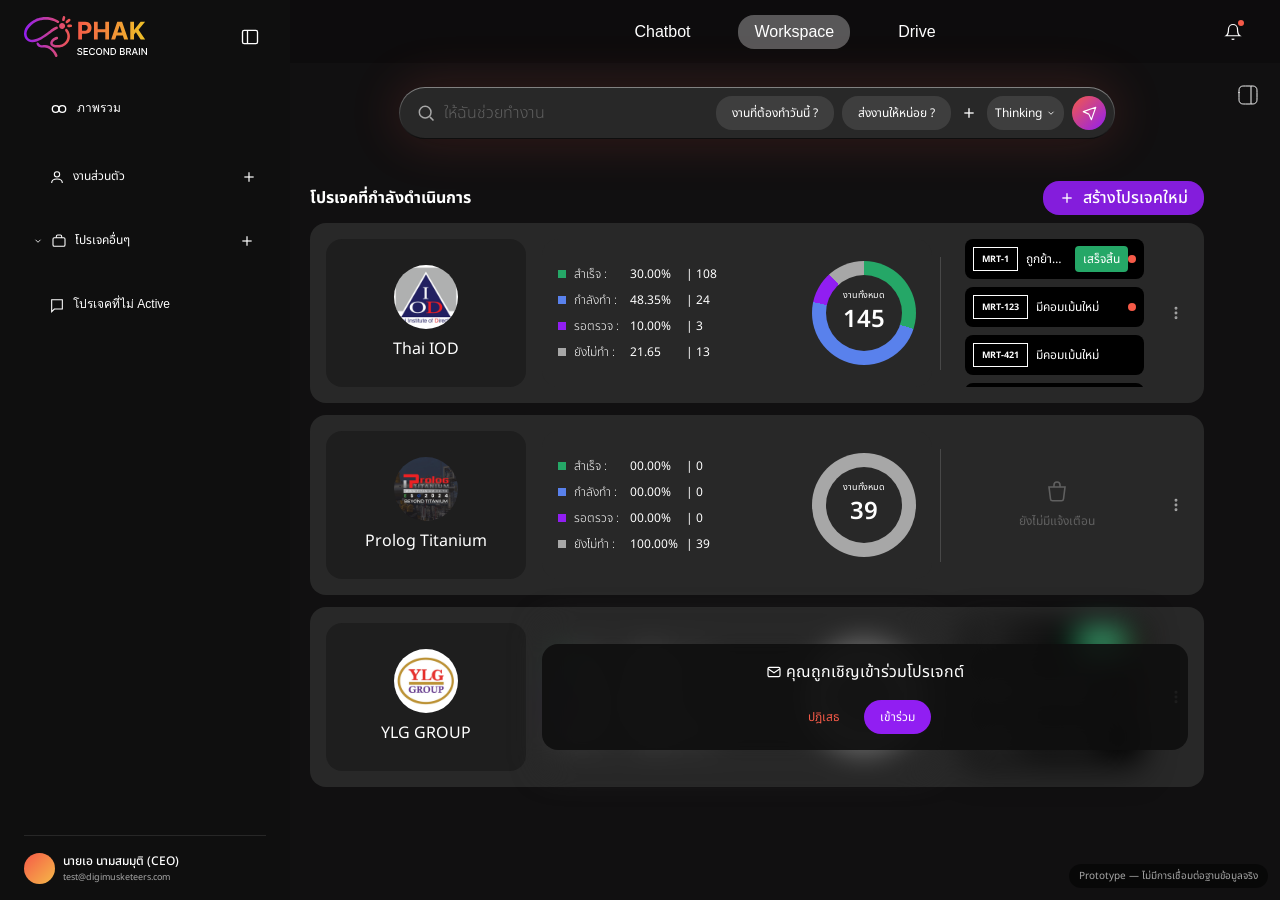
==== commit 72153bc7: "Add the global AI panel (right dock) with Web Search and Advance Research Per Figma 510:145750: a 39" ====
--- a/workspace/index.html
+++ b/workspace/index.html
@@ -86,6 +86,8 @@
 
   <aside class="sidebar" id="chatSidebar" style="display:none;"></aside>
 
+  <aside class="sidebar" id="driveSidebar" style="display:none;"></aside>
+
   <!-- Main -->
   <main class="main">
     <div id="workspacePage">
@@ -147,6 +149,7 @@
 
     <div id="dashboardPage" style="display:none;"></div>
     <div id="chatbotPage" style="display:none;"></div>
+    <div id="drivePage" style="display:none;"></div>
   </main>
 
   <!-- New project modal -->
@@ -295,6 +298,44 @@
     </div>
   </div>
 
+  <!-- Confirm permanent task delete (opened from the task modal's ⋯ menu) -->
+  <div class="modal-overlay cdt-overlay" id="confirmDeleteTaskOverlay">
+    <div class="modal-box cdt-box">
+      <div class="modal-form">
+        <div>
+          <div class="cdt-icon">
+            <svg width="28" height="28" viewBox="0 0 24 24" fill="none" stroke="currentColor" stroke-width="1.8"><path d="M10.29 3.86 1.82 18a2 2 0 0 0 1.71 3h16.94a2 2 0 0 0 1.71-3L13.71 3.86a2 2 0 0 0-3.42 0Z"/><line x1="12" y1="9" x2="12" y2="13"/><line x1="12" y1="17" x2="12.01" y2="17"/></svg>
+          </div>
+          <div class="cdt-title">ลบงานนี้ถาวร?</div>
+          <div class="cdt-desc">
+            งาน <b id="cdtTaskKey"></b> — <span id="cdtTaskTitle"></span> จะถูกลบออกจากระบบทันที<span id="cdtSubtaskNote"></span>
+            การลบนี้เป็นการลบถาวร <b>ไม่สามารถกู้คืนกลับมาได้ไม่ว่ากรณีใดๆ</b>
+          </div>
+        </div>
+        <div class="modal-actions">
+          <button class="btn-secondary" id="cdtCancel">ยกเลิก</button>
+          <button class="btn-danger" id="cdtConfirm">ลบถาวร</button>
+        </div>
+      </div>
+    </div>
+  </div>
+
+  <div class="modal-overlay cdt-overlay" id="newFolderOverlay">
+    <div class="modal-box cdt-box">
+      <div class="modal-form">
+        <div class="modal-field">
+          <label for="newFolderInput">สร้างโฟลเดอร์ใหม่</label>
+          <input id="newFolderInput" type="text" placeholder="ชื่อโฟลเดอร์" autocomplete="off" />
+          <div class="field-error" id="newFolderError">กรอกชื่อโฟลเดอร์ก่อนนะ</div>
+        </div>
+        <div class="modal-actions">
+          <button class="btn-secondary" id="newFolderCancel">ยกเลิก</button>
+          <button class="btn-primary ready" id="newFolderConfirm">สร้าง</button>
+        </div>
+      </div>
+    </div>
+  </div>
+
   <div class="task-modal-overlay" id="taskModalOverlay"></div>
 
   <div class="toast" id="toast"></div>
@@ -308,6 +349,7 @@
 <script src="scripts/features/task-modal-shared.js"></script>
 <script src="scripts/features/kanban-board.js"></script>
 <script src="scripts/features/type-view.js"></script>
+<script src="scripts/features/backlog-view.js"></script>
 <script src="scripts/features/task-detail-modal.js"></script>
 <script src="scripts/features/status-type-manager.js"></script>
 <script src="scripts/features/role-manager.js"></script>
@@ -317,6 +359,8 @@
 <script src="scripts/features/timeline-view.js"></script>
 <script src="scripts/features/calendar-view.js"></script>
 <script src="scripts/features/chatbot.js"></script>
+<script src="scripts/features/drive.js"></script>
+<script src="scripts/features/ai-panel.js"></script>
 
 </body>
 </html>
--- a/workspace/styles/views.css
+++ b/workspace/styles/views.css
@@ -835,6 +835,8 @@
 
 .kan-title-row .icon { color: var(--grey4); }
 
+.kan-title-row img.icon { width: 24px; height: 24px; border-radius: 100px; object-fit: cover; flex-shrink: 0; }
+
 .kan-title-row .title { font-size: 24px; font-weight: 700; }
 
 /* Board toolbar (Figma "Frame 118", node 522:35519): add button on the left, filters + actions on the right */
@@ -912,7 +914,7 @@
 
 .proj-menu-item:hover, .proj-menu-item:focus-visible { background: rgba(255,255,255,0.08); outline: none; }
 
-.proj-menu-item img { width: 16px; height: 16px; flex-shrink: 0; }
+.proj-menu-item img, .proj-menu-item svg { width: 16px; height: 16px; flex-shrink: 0; }
 
 .proj-menu-item .hint { color: var(--grey-mid); }
 
@@ -1453,6 +1455,20 @@
     font-size: 12px; font-weight: 700; padding: 8px 16px; border-radius: 16px;
   }
 
+/* ---------- Backlog view (งานค้าง) ---------- */
+.bl-card-wrap { position: relative; }
+
+.bl-pull-btn {
+    position: absolute; top: 10px; right: 10px; z-index: 2; display: none; align-items: center; gap: 4px;
+    background: var(--accent-purple-solid); color: var(--white); border: none; font-family: inherit;
+    font-size: 11px; font-weight: 700; padding: 5px 10px; border-radius: 100px; cursor: pointer;
+    box-shadow: 0 2px 6px rgba(0,0,0,0.35);
+  }
+
+.bl-card-wrap:hover .bl-pull-btn { display: inline-flex; }
+
+.bl-pull-btn:hover { background: var(--accent-purple-light); }
+
 .typ-add-task-btn:hover, .typ-add-type-btn:hover { background: rgba(255,255,255,0.12); }
 
 .typ-add-type-row { display: flex; justify-content: center; padding: 4px 0 16px; }
@@ -1765,7 +1781,9 @@
   }
 
 .chat-prompt-box {
-    background: var(--bg-hover); border: 0.5px solid var(--white); border-radius: 16px; padding: 24px;
+    background: linear-gradient(var(--bg-hover), var(--bg-hover)) padding-box,
+                linear-gradient(180deg, var(--grey-steel), var(--bg-deepest)) border-box;
+    border: 0.1px solid transparent; border-radius: 16px; padding: 24px;
     width: 100%; max-width: 800px; box-sizing: border-box; box-shadow: 0 0 50px 4px rgba(245,90,72,0.2);
     display: flex; flex-direction: column; gap: 24px;
   }
@@ -2454,3 +2472,617 @@
 
 .ps-remove-cover:hover { text-decoration: underline; }
 
+/* ---------- Confirm delete task modal ---------- */
+.cdt-overlay { z-index: 400; }
+
+.cdt-box { width: 400px; min-height: 0; }
+
+.cdt-icon {
+    width: 48px; height: 48px; border-radius: 50%; background: rgba(245,90,72,0.12); color: var(--accent-coral);
+    display: flex; align-items: center; justify-content: center; margin-bottom: 16px;
+  }
+
+.cdt-title { font-size: 16px; font-weight: 700; margin-bottom: 8px; }
+
+.cdt-desc { font-size: 13px; color: var(--grey4); line-height: 1.6; }
+
+.cdt-desc b { color: var(--white); }
+
+.btn-danger {
+    height: 36px; padding: 0 20px; border-radius: 16px; border: none;
+    background: var(--accent-coral); color: var(--white); font-size: 13px; font-weight: 700; cursor: pointer; font-family: inherit;
+  }
+
+.btn-danger:hover { filter: brightness(1.1); }
+
+/* ---------- Drive ---------- */
+.drv-glow-bg {
+    position: absolute; top: -200px; left: 50%; transform: translateX(-50%); width: 1400px; height: 700px;
+    background: radial-gradient(ellipse at center, rgba(145,30,242,0.2) 0%, rgba(245,90,72,0.08) 40%, rgba(0,0,0,0) 70%);
+    pointer-events: none; z-index: 0;
+  }
+
+.drv-hero {
+    display: flex; flex-direction: column; align-items: center; gap: 32px;
+    max-width: 716px; margin: 64px auto 0; padding: 0 24px; position: relative; z-index: 1;
+  }
+
+.drv-hero .prompt-bar { width: 100%; }
+
+.drv-topsearch { display: flex; justify-content: center; padding: 16px 24px 0; position: relative; z-index: 1; }
+
+.drv-sections { display: flex; flex-direction: column; gap: 24px; max-width: 1038px; margin: 40px auto 24px; padding: 0 24px; position: relative; z-index: 1; }
+
+.drv-section { display: flex; flex-direction: column; gap: 8px; width: 100%; }
+
+.drv-section-head { display: flex; align-items: center; gap: 8px; color: var(--white); font-size: 12px; }
+
+.drv-grid { display: flex; flex-wrap: wrap; gap: 16px; width: 100%; }
+
+.drv-card {
+    background: rgba(255,255,255,0.1); border-radius: 14px; padding: 7px;
+    display: flex; flex-direction: column; gap: 14px; align-items: center; justify-content: center;
+    width: 193px; height: 193px; flex-shrink: 0; cursor: pointer;
+  }
+
+.drv-card-thumb {
+    position: relative; width: 100%; flex: 1; min-height: 0; border-radius: 15px;
+    display: flex; align-items: center; justify-content: center; overflow: hidden;
+  }
+
+/* Folder + file cards = Figma "Glass" panel (fill #FFF @10%, radius 14.3, frost 7.15, light -45deg @80%).
+   CSS can't do refraction/dispersion, so depth is approximated with inset edge highlights. */
+.drv-card[data-drive-folder], .drv-card[data-drive-file] {
+    border-radius: 14.3px; background: rgba(255,255,255,0.10);
+    -webkit-backdrop-filter: blur(7.15px); backdrop-filter: blur(7.15px);
+    box-shadow:
+      inset 0 0 0 0.5px rgba(255,255,255,0.10),
+      inset 2px 2px 4px -1px rgba(255,255,255,0.40),
+      inset -2px -2px 6px -2px rgba(255,255,255,0.14),
+      0 8px 24px rgba(0,0,0,0.25);
+  }
+
+.drv-card[data-drive-folder] .drv-card-foot { padding: 0 10px 4px; }
+
+.drv-card[data-drive-file] .drv-card-foot { padding: 0 6px 4px; }
+
+.drv-card[data-drive-file] .drv-card-name { gap: 6px; }
+
+.drv-folder-thumb { background: transparent; }
+
+.drv-file-thumb { background: #fff; align-items: flex-start; justify-content: flex-start; }
+
+.drv-file-thumb .drv-file-bigicon { display: none; }
+
+.drv-doc {
+    position: absolute; top: 12px; left: 12px; width: 340px; transform: scale(0.456); transform-origin: top left;
+    color: #111; font-family: "Times New Roman", Times, serif; pointer-events: none;
+  }
+
+.drv-doc .d-title { font-size: 26px; text-align: center; margin: 4px 0 18px; }
+
+.drv-doc .d-lead { font-size: 14px; font-weight: 700; line-height: 1.25; margin-bottom: 14px; }
+
+.drv-doc p { font-size: 10.5px; line-height: 1.3; margin: 0 0 10px; }
+
+.drv-doc ul { margin: 0; padding-left: 24px; font-size: 10.5px; line-height: 1.5; }
+
+.drv-folder-glyph { width: 104px; height: auto; }
+
+.drv-bookmark {
+    position: absolute; top: 8px; right: 8px; width: 28px; height: 28px; color: #fff; z-index: 1;
+    display: flex; align-items: center; justify-content: center; padding: 0; border: none; background: transparent;
+    cursor: pointer; opacity: 0; transition: opacity 0.15s ease;
+  }
+
+.drv-bookmark:not(.on) svg path { fill: none; stroke: currentColor; stroke-width: 1.8; stroke-linejoin: round; }
+
+.drv-bookmark.on { color: var(--tag-urgent); opacity: 1; }
+
+.drv-card:hover .drv-bookmark { opacity: 1; }
+
+.drv-file-thumb .drv-bookmark:not(.on) { color: #911EF2; }
+
+/* Hover: card fill turns purple (#911EF2 @50%) per Figma */
+.drv-card[data-drive-folder]:hover, .drv-card[data-drive-file]:hover { background: rgba(145,30,242,0.5); }
+
+.drv-card[data-drive-folder], .drv-card[data-drive-file] { transition: background 0.15s ease; }
+
+.drv-card-foot { display: flex; align-items: center; justify-content: space-between; width: 100%; padding: 0 8px; gap: 6px; }
+
+.drv-card-name {
+    display: flex; align-items: center; gap: 8px; font-size: 12px; color: var(--white);
+    overflow: hidden; text-overflow: ellipsis; white-space: nowrap; min-width: 0;
+  }
+
+.drv-card-avatar { width: 16px; height: 16px; border-radius: 50%; flex-shrink: 0; display: flex; align-items: center; justify-content: center; overflow: hidden; background: var(--grey3); }
+
+.drv-card-more { background: transparent; border: none; color: var(--grey4); cursor: pointer; flex-shrink: 0; display: flex; padding: 0; }
+
+.drv-card-more:hover { color: var(--white); }
+
+.drv-grid.is-list { flex-direction: column; flex-wrap: nowrap; gap: 4px; }
+
+.drv-grid.is-list .drv-card {
+    flex-direction: row; align-items: center; justify-content: flex-start;
+    width: 100%; height: auto; padding: 6px 12px; gap: 12px; border-radius: 10px;
+  }
+
+.drv-grid.is-list .drv-card-thumb { width: 36px; height: 36px; flex: 0 0 36px; border-radius: 8px; }
+
+.drv-grid.is-list .drv-folder-glyph { width: 26px; }
+
+.drv-grid.is-list .drv-file-thumb { background: rgba(255,255,255,0.06); align-items: center; justify-content: center; }
+
+.drv-grid.is-list .drv-file-thumb .drv-doc { display: none; }
+
+.drv-grid.is-list .drv-file-thumb .drv-file-bigicon { display: block; }
+
+.drv-grid.is-list .drv-card-thumb svg { width: 22px; height: 22px; }
+
+.drv-grid.is-list .drv-bookmark { width: 16px; height: 16px; top: 2px; right: 2px; }
+
+.drv-grid.is-list .drv-bookmark svg { width: 12px; height: 12px; }
+
+.drv-grid.is-list .drv-card-foot { flex: 1; padding: 0; min-width: 0; }
+
+.drv-grid.is-list .drv-card-name { font-size: 13px; }
+
+.drv-empty {
+    display: flex; flex-direction: column; align-items: center; justify-content: center; gap: 8px;
+    padding: 28px 0; color: var(--grey3); font-size: 12px; border: 1px dashed var(--border-subtle); border-radius: 16px; width: 100%;
+  }
+
+.drv-listing { max-width: 1038px; margin: 0 auto; padding: 24px; display: flex; flex-direction: column; gap: 24px; position: relative; z-index: 1; }
+
+.drv-toolbar { display: flex; align-items: center; justify-content: space-between; width: 100%; }
+
+.drv-toolbar-title { display: flex; align-items: center; gap: 8px; color: var(--white); }
+
+.drv-toolbar-title .ttl { font-size: 16px; font-weight: 700; }
+
+.drv-toolbar-title .cnt { font-size: 12px; color: var(--grey4); }
+
+.drv-crumb-parent { font-size: 12px; color: var(--grey3); cursor: pointer; }
+
+.drv-crumb-parent:hover { color: var(--white); }
+
+.drv-crumb-sep { font-size: 12px; color: var(--white); }
+
+.drv-toolbar-actions { display: flex; align-items: center; gap: 16px; }
+
+.drv-filter-chips { display: flex; align-items: center; gap: 8px; }
+
+.drv-filter-chip {
+    display: flex; align-items: center; gap: 8px; background: rgba(0,0,0,0.25); border: 0.5px solid var(--grey-pale);
+    border-radius: 8px; padding: 4px 8px; color: var(--white); font-size: 12px; font-family: inherit; cursor: pointer;
+  }
+
+.drv-divider-v { width: 1px; height: 25px; background: rgba(255,255,255,0.15); }
+
+.drv-view-toggle { display: flex; align-items: center; gap: 8px; }
+
+.drv-view-btn {
+    width: 34px; height: 34px; border-radius: 8px; background: transparent; border: 0.5px solid transparent;
+    color: var(--grey4); display: flex; align-items: center; justify-content: center; cursor: pointer;
+  }
+
+.drv-view-btn.active { background: rgba(0,0,0,0.25); border-color: var(--white); color: var(--white); }
+
+.drv-add-btn {
+    display: flex; align-items: center; gap: 8px; height: 34px; padding: 0 16px; border-radius: 16px; border: none;
+    background: var(--accent-purple); color: var(--white); font-size: 16px; font-family: inherit; cursor: pointer;
+  }
+
+.drv-add-btn:hover { background: var(--accent-purple-solid); }
+
+/* Drive sidebar nav */
+.drv-nav-home {
+    display: flex; align-items: center; gap: 8px; width: 100%; background: transparent; border: none;
+    color: var(--white); font-size: 12px; font-family: inherit; cursor: pointer; padding: 8px 16px; border-radius: 16px; text-align: left;
+  }
+
+.drv-nav-home.active, .drv-nav-header.active { background: var(--bg-card); }
+
+.drv-nav-home:hover, .drv-nav-header:hover { background: rgba(255,255,255,0.06); }
+
+.drv-nav-group { display: flex; flex-direction: column; gap: 8px; width: 100%; }
+
+.drv-nav-header {
+    display: flex; align-items: center; justify-content: space-between; width: 100%;
+    padding: 8px; border-radius: 16px; cursor: pointer; color: var(--white);
+  }
+
+.drv-nav-header .left { display: flex; align-items: center; gap: 8px; }
+
+.drv-nav-header .label { font-size: 12px; }
+
+.drv-nav-chev { transition: transform 0.15s ease; cursor: pointer; flex-shrink: 0; }
+
+.drv-nav-chev.open { transform: rotate(0deg); }
+
+.drv-nav-chev:not(.open) { transform: rotate(-90deg); }
+
+.drv-nav-subs { display: flex; flex-direction: column; gap: 4px; width: 100%; }
+
+.drv-nav-sub {
+    display: flex; align-items: center; gap: 8px; width: 100%; padding: 8px 8px 8px 24px;
+    border-radius: 16px; cursor: pointer; color: var(--white); font-size: 12px;
+  }
+
+.drv-nav-sub:hover { background: rgba(255,255,255,0.06); }
+
+.drv-nav-sub.active { background: var(--bg-card); }
+
+.drv-nav-avatar { width: 16px; height: 16px; border-radius: 50%; flex-shrink: 0; display: flex; align-items: center; justify-content: center; overflow: hidden; color: var(--grey4); }
+
+.drv-nav-footer-links { display: flex; flex-direction: column; align-items: flex-start; width: 100%; padding-left: 24px; }
+
+.drv-nav-footer-links .drv-nav-sub { padding-left: 0; }
+
+.drv-storage { color: var(--grey3); font-size: 12px; padding: 8px 0 0; }
+
+
+/* Drive "+ เพิ่ม" dropdown (Figma 510:144749) */
+.drv-addmenu {
+    position: fixed; z-index: 300; width: 318px; box-sizing: border-box; padding: 8px;
+    background: #282828; border-radius: 16px; box-shadow: 0 0 4px #000;
+    display: none; flex-direction: column; align-items: center; gap: 16px;
+  }
+
+.drv-addmenu.open { display: flex; }
+
+.drv-addmenu-group { display: flex; flex-direction: column; gap: 8px; width: 100%; }
+
+.drv-addmenu-item {
+    display: flex; align-items: center; gap: 8px; width: 100%; box-sizing: border-box; padding: 8px;
+    background: transparent; border: none; border-radius: 8px; color: #fff; font-family: inherit;
+    font-size: 12px; line-height: 1.3; text-align: left; white-space: nowrap; cursor: pointer;
+  }
+
+.drv-addmenu-item:hover { background: rgba(255,255,255,0.08); }
+
+.drv-addmenu-item img { width: 16px; height: 16px; flex-shrink: 0; }
+
+.drv-addmenu-item .hint { color: #808080; }
+
+.drv-addmenu-folder { border-radius: 16px; }
+
+.drv-file-photo { position: absolute; inset: 0; width: 100%; height: 100%; object-fit: cover; pointer-events: none; }
+
+/* Drive add modals — link / YouTube / note (Figma 510:144541, 510:144521, 510:144483) */
+.drv-modal-overlay {
+    position: fixed; inset: 0; z-index: 350; background: rgba(0,0,0,0.6);
+    display: none; align-items: center; justify-content: center;
+  }
+
+.drv-modal-overlay.open { display: flex; }
+
+.drv-modal {
+    width: 400px; max-width: calc(100vw - 32px); box-sizing: border-box; background: #1e1e1e; border-radius: 16px;
+    box-shadow: 0 4px 4px rgba(0,0,0,0.5); overflow: hidden; padding-bottom: 16px;
+    display: flex; flex-direction: column; gap: 32px; color: #fff;
+  }
+
+.drv-modal-head { display: flex; align-items: center; gap: 8px; padding: 8px 16px; background: #911ef2; font-size: 12px; }
+
+.drv-modal-body { display: flex; flex-direction: column; gap: 24px; padding: 0 16px; }
+
+.drv-modal-field { display: flex; flex-direction: column; gap: 8px; }
+
+.drv-modal-field label { font-size: 12px; font-weight: 500; }
+
+.drv-modal-field input, .drv-modal-field textarea {
+    width: 100%; box-sizing: border-box; background: transparent; color: #fff; font-family: inherit; font-size: 16px;
+    border: 1px solid #606060; border-radius: 4px; padding: 8px; outline: none; text-overflow: ellipsis;
+  }
+
+.drv-modal-field textarea { height: 155px; resize: none; }
+
+.drv-modal-field input::placeholder, .drv-modal-field textarea::placeholder { color: #606060; }
+
+.drv-modal-field input:focus, .drv-modal-field textarea:focus { border-color: #911ef2; }
+
+.drv-modal-error { font-size: 11px; color: #f55a48; margin-top: -16px; }
+
+.drv-modal-error:empty { display: none; }
+
+.drv-modal-actions { display: flex; align-items: center; justify-content: space-between; padding: 0 16px; }
+
+.drv-modal-cancel {
+    height: 34px; padding: 0 16px; border: none; border-radius: 16px; background: transparent;
+    color: #f55a48; font-family: inherit; font-size: 16px; font-weight: 500; cursor: pointer;
+  }
+
+.drv-modal-ok {
+    height: 34px; padding: 0 16px; border: none; border-radius: 16px; background: #911ef2;
+    color: #fff; font-family: inherit; font-size: 16px; font-weight: 500; cursor: pointer;
+  }
+
+.drv-modal-ok:hover:not(:disabled) { filter: brightness(1.12); }
+
+.drv-modal-ok:disabled { background: rgba(255,255,255,0.12); color: rgba(255,255,255,0.4); cursor: not-allowed; }
+
+.drv-progress { display: flex; flex-direction: column; align-items: center; gap: 12px; padding: 16px 0 8px; }
+
+.drv-spinner {
+    width: 32px; height: 32px; border-radius: 50%; border: 3px solid rgba(255,255,255,0.15);
+    border-top-color: #911ef2; animation: drv-spin 0.8s linear infinite;
+  }
+
+@keyframes drv-spin { to { transform: rotate(360deg); } }
+
+.drv-progress-text { font-size: 14px; font-weight: 500; }
+
+.drv-dots::after { content: ''; animation: drv-dots 1.2s steps(4, end) infinite; }
+
+@keyframes drv-dots { 0% { content: ''; } 25% { content: '.'; } 50% { content: '..'; } 75% { content: '...'; } }
+
+.drv-progress-sub { max-width: 100%; font-size: 11px; color: #808080; overflow: hidden; text-overflow: ellipsis; white-space: nowrap; }
+
+.drv-progress-track { width: 100%; height: 6px; border-radius: 3px; background: rgba(255,255,255,0.1); overflow: hidden; }
+
+.drv-progress-fill { width: 0%; height: 100%; background: linear-gradient(90deg, #911ef2, #f55a48); transition: width 0.05s linear; }
+
+/* Google Picker replica (Figma 510:144943) */
+.drv-gp {
+    width: 600px; height: 436px; max-width: calc(100vw - 32px); max-height: calc(100vh - 32px); box-sizing: border-box;
+    background: #fff; color: #202124; border-radius: 8px; box-shadow: 0 8px 32px rgba(0,0,0,0.4);
+    display: flex; flex-direction: column; font-family: "Google Sans", Roboto, Arial, "Noto Sans Thai", sans-serif; overflow: hidden;
+  }
+
+.drv-gp-head { padding: 22px 24px 0; box-shadow: 0 1px 4px rgba(0,0,0,0.3); position: relative; z-index: 1; }
+
+.drv-gp-title { font-size: 22px; font-weight: 500; margin-bottom: 18px; }
+
+.drv-gp-tabs { display: flex; gap: 8px; }
+
+.drv-gp-tab {
+    background: none; border: none; border-bottom: 2px solid transparent; padding: 10px 8px 12px; font-family: inherit;
+    font-size: 14px; color: #5f6368; cursor: pointer;
+  }
+
+.drv-gp-tab:hover { color: #202124; }
+
+.drv-gp-tab.active { color: #202124; border-bottom-color: #4d90fe; }
+
+.drv-gp-body { flex: 1; min-height: 0; padding: 20px 24px 0; overflow-y: auto; display: flex; flex-direction: column; }
+
+.drv-gp-drop {
+    flex: 1; margin-bottom: 4px; border: 3px dashed #d9d9d9; display: flex; flex-direction: column; align-items: center; justify-content: center; gap: 14px;
+  }
+
+.drv-gp-drop.over { border-color: #4d90fe; background: #f3f8ff; }
+
+.drv-gp-drop-title { font-size: 22px; font-weight: 700; color: #aaa; }
+
+.drv-gp-drop-sub { font-size: 12px; font-weight: 700; color: #333; }
+
+.drv-gp-crumb { font-size: 13px; color: #5f6368; margin-bottom: 8px; display: flex; gap: 6px; align-items: center; }
+
+.drv-gp-crumb span[data-gp-up] { cursor: pointer; }
+
+.drv-gp-crumb span[data-gp-up]:hover { text-decoration: underline; }
+
+.drv-gp-crumb b { color: #202124; font-weight: 500; }
+
+.drv-gp-row { display: grid; grid-template-columns: 28px 1fr 110px 110px; align-items: center; min-height: 38px; padding: 0 8px; border-bottom: 1px solid #ececec; font-size: 13px; cursor: pointer; }
+
+.drv-gp-row.head { min-height: 28px; font-size: 12px; color: #5f6368; cursor: default; }
+
+.drv-gp-row:not(.head):hover { background: #f5f5f5; }
+
+.drv-gp-row.sel { background: #e8f0fe; }
+
+.drv-gp-row .nm { display: flex; align-items: center; gap: 10px; min-width: 0; }
+
+.drv-gp-row .nm > span { overflow: hidden; text-overflow: ellipsis; white-space: nowrap; }
+
+.drv-gp-row .mut { color: #5f6368; font-size: 12px; }
+
+.drv-gp-row .box { display: inline-flex; width: 16px; height: 16px; border: 1.5px solid #9aa0a6; border-radius: 3px; align-items: center; justify-content: center; font-size: 12px; color: #fff; }
+
+.drv-gp-row.sel .box { background: #4d90fe; border-color: #4d90fe; }
+
+.drv-gp-empty { padding: 32px 0; text-align: center; color: #9aa0a6; font-size: 13px; }
+
+.drv-gp-foot { display: flex; gap: 8px; padding: 16px 24px 20px; }
+
+.drv-gp-btn {
+    height: 29px; padding: 0 12px; border-radius: 2px; border: 1px solid #dcdcdc; background: #f5f5f5; color: #444;
+    font-family: inherit; font-size: 12px; font-weight: 700; cursor: pointer;
+  }
+
+.drv-gp-btn.primary { background: #4d90fe; border-color: #4d90fe; color: #fff; }
+
+.drv-gp-btn.primary:hover:not(:disabled) { background: #357ae8; }
+
+.drv-gp-btn:disabled { background: #e6e6e6; border-color: #e0e0e0; color: #aaa; cursor: not-allowed; }
+
+/* Import-mode step (app dark modal) */
+.drv-gd-chips { display: flex; flex-wrap: wrap; gap: 8px; align-items: center; }
+
+.drv-gd-chip { display: inline-flex; align-items: center; gap: 6px; max-width: 100%; padding: 4px 10px 4px 6px; border-radius: 12px; background: rgba(255,255,255,0.08); font-size: 12px; }
+
+.drv-gd-chip > span { overflow: hidden; text-overflow: ellipsis; white-space: nowrap; }
+
+.drv-gd-more { font-size: 12px; color: #808080; }
+
+.drv-gd-opt { display: flex; align-items: flex-start; gap: 10px; padding: 10px 12px; border: 1px solid #606060; border-radius: 8px; cursor: pointer; }
+
+.drv-gd-opt:has(input:checked) { border-color: #911ef2; background: rgba(145,30,242,0.12); }
+
+.drv-gd-opt input { margin-top: 3px; accent-color: #911ef2; }
+
+.drv-gd-opt b { display: block; font-size: 13px; font-weight: 500; }
+
+.drv-gd-opt em { font-style: normal; font-size: 11px; color: #f5c518; margin-left: 6px; }
+
+.drv-gd-opt small { display: block; margin-top: 2px; font-size: 11px; line-height: 1.4; color: #a7a7a7; }
+
+.drv-modal-body:has(.drv-gd-opt) { gap: 12px; }
+
+/* ---------- AI panel (right dock) — Figma 510:145750 ---------- */
+.app { --ai-w: 56px; }
+
+.app.ai-open { --ai-w: 395px; }
+
+.main > div { padding-right: var(--ai-w); box-sizing: border-box; transition: padding-right 0.2s ease; }
+
+.main > div > .navbar { margin-right: calc(-1 * var(--ai-w)); }
+
+.ai-toggle {
+    position: absolute; top: 79px; right: 16px; z-index: 60; width: 32px; height: 32px; padding: 4px;
+    display: flex; align-items: center; justify-content: center; background: transparent; border: none; border-radius: 8px; cursor: pointer;
+  }
+
+.ai-toggle:hover { background: rgba(255,255,255,0.08); }
+
+.app.ai-open .ai-toggle { display: none; }
+
+.ai-dock {
+    position: absolute; top: 63px; right: 0; bottom: 0; width: 395px; z-index: 55; box-sizing: border-box;
+    background: rgba(15,15,15,0.9); border-left: 0.5px solid #bababa; padding: 16px;
+    display: none; flex-direction: column; gap: 16px; color: #fff;
+  }
+
+.app.ai-open .ai-dock { display: flex; }
+
+.ai-head { display: flex; align-items: center; justify-content: space-between; flex: none; }
+
+.ai-icon-btn { display: flex; align-items: center; justify-content: center; padding: 4px; background: transparent; border: none; border-radius: 8px; cursor: pointer; color: #fff; }
+
+.ai-icon-btn:hover { background: rgba(255,255,255,0.08); }
+
+.ai-icon-btn.sm { padding: 0; width: 20px; height: 20px; border-radius: 4px; }
+
+.ai-expand { display: flex; align-items: center; gap: 8px; background: none; border: none; color: #fff; font-family: inherit; font-size: 16px; cursor: pointer; }
+
+.ai-scale { position: relative; width: 24px; height: 24px; }
+
+.ai-scale img { position: absolute; left: 16.67%; top: 16.67%; width: 66.67%; height: 66.67%; }
+
+.ai-session { position: relative; display: flex; align-items: center; gap: 8px; flex: none; }
+
+.ai-session-ico { width: 32px; height: 32px; border-radius: 8px; background: #911ef2; display: flex; align-items: center; justify-content: center; flex: none; }
+
+.ai-session-pill {
+    flex: 1; min-width: 0; height: 34px; padding: 0 16px; display: flex; align-items: center; justify-content: space-between;
+    background: rgba(255,255,255,0.1); border: none; border-radius: 16px; color: #fff; font-family: inherit; font-size: 16px; font-weight: 300; cursor: pointer;
+  }
+
+.ai-session-pill span { overflow: hidden; text-overflow: ellipsis; white-space: nowrap; }
+
+.ai-pop {
+    position: absolute; z-index: 5; min-width: 200px; max-height: 260px; overflow-y: auto; padding: 6px;
+    background: #282828; border-radius: 12px; box-shadow: 0 0 4px #000; display: flex; flex-direction: column; gap: 2px;
+  }
+
+.ai-pop[hidden] { display: none; }
+
+.ai-session-pop { top: 40px; left: 40px; right: 0; }
+
+.ai-mode-pop { bottom: 48px; left: 8px; }
+
+.ai-pop-item {
+    display: flex; align-items: center; justify-content: space-between; gap: 12px; padding: 8px 10px; background: transparent; border: none;
+    border-radius: 8px; color: #fff; font-family: inherit; font-size: 13px; text-align: left; cursor: pointer;
+  }
+
+.ai-pop-item:hover { background: rgba(255,255,255,0.08); }
+
+.ai-pop-item.on { background: rgba(145,30,242,0.25); }
+
+.ai-pop-item em { font-style: normal; font-size: 11px; color: #808080; white-space: nowrap; }
+
+.ai-msgs { flex: 1; min-height: 0; overflow-y: auto; display: flex; flex-direction: column; gap: 20px; padding-bottom: 8px; }
+
+.ai-msgs > :first-child { margin-top: auto; }
+
+.ai-msg { display: flex; flex-direction: column; gap: 8px; align-items: flex-start; }
+
+.ai-msg.user { align-items: flex-end; }
+
+.ai-text p, .ai-bubble p { margin: 0 0 8px; font-size: 16px; line-height: 1.3; }
+
+.ai-text p:last-child, .ai-bubble p:last-child { margin-bottom: 0; }
+
+.ai-bubble { max-width: 85%; padding: 8px 16px; background: rgba(255,255,255,0.1); border-radius: 16px; }
+
+.ai-typing { color: #a7a7a7; }
+
+.ai-actions { display: flex; gap: 8px; }
+
+.ai-actions button { display: flex; align-items: center; justify-content: center; padding: 2.667px; background: transparent; border: none; border-radius: 3px; cursor: pointer; opacity: 0.85; }
+
+.ai-actions button:hover, .ai-actions button.on { background: rgba(255,255,255,0.15); opacity: 1; }
+
+.ai-sources { display: flex; flex-direction: column; gap: 6px; width: 100%; font-size: 12px; color: #a7a7a7; }
+
+.ai-source { padding: 6px 10px; background: rgba(255,255,255,0.06); border-radius: 8px; color: #fff; }
+
+.ai-source b { display: block; font-size: 11px; font-weight: 500; color: #a7a7a7; }
+
+.ai-card { width: 100%; box-sizing: border-box; padding: 12px; background: rgba(255,255,255,0.06); border: 0.5px solid rgba(255,255,255,0.15); border-radius: 12px; display: flex; flex-direction: column; gap: 10px; }
+
+.ai-card-title { font-size: 14px; font-weight: 500; }
+
+.ai-steps { list-style: none; margin: 0; padding: 0; display: flex; flex-direction: column; gap: 8px; }
+
+.ai-step { display: flex; align-items: center; gap: 8px; font-size: 13px; color: #808080; }
+
+.ai-step.run, .ai-step.done { color: #fff; }
+
+.ai-step-ico { width: 16px; height: 16px; border-radius: 50%; border: 1.5px solid #606060; box-sizing: border-box; display: inline-flex; align-items: center; justify-content: center; font-size: 10px; flex: none; }
+
+.ai-step-ico.done { background: #25A767; border-color: #25A767; color: #fff; }
+
+.ai-step-ico.run { border-color: rgba(255,255,255,0.2); border-top-color: #911ef2; animation: drv-spin 0.8s linear infinite; }
+
+.ai-track { height: 6px; border-radius: 3px; background: rgba(255,255,255,0.1); overflow: hidden; }
+
+.ai-fill { height: 100%; background: linear-gradient(90deg, #911ef2, #f55a48); transition: width 0.4s ease; }
+
+.ai-plan-btns { display: flex; justify-content: flex-end; gap: 8px; }
+
+.ai-btn { height: 30px; padding: 0 14px; border: none; border-radius: 16px; background: #911ef2; color: #fff; font-family: inherit; font-size: 13px; cursor: pointer; }
+
+.ai-btn:hover { filter: brightness(1.12); }
+
+.ai-btn.ghost { background: transparent; color: #f55a48; }
+
+.ai-btn.sm { height: 26px; padding: 0 12px; font-size: 12px; }
+
+.ai-file { flex-direction: row; align-items: center; gap: 10px; }
+
+.ai-file svg { flex: none; }
+
+.ai-file-name { flex: 1; min-width: 0; font-size: 13px; overflow: hidden; text-overflow: ellipsis; white-space: nowrap; }
+
+.ai-saved { font-size: 12px; color: #25A767; white-space: nowrap; }
+
+.ai-input {
+    position: relative; flex: none; box-sizing: border-box; min-height: 160px; padding: 8px 8px 8px 16px;
+    background: #282828; border: 0.5px solid #fff; border-radius: 16px; box-shadow: 0 0 50px 4px rgba(245,90,72,0.2);
+    display: flex; flex-direction: column; justify-content: space-between;
+  }
+
+.ai-input textarea { flex: 1; width: 100%; resize: none; background: transparent; border: none; outline: none; color: #fff; font-family: inherit; font-size: 16px; font-weight: 300; line-height: 1.3; padding: 0; }
+
+.ai-input textarea::placeholder { color: #606060; }
+
+.ai-input-row { display: flex; align-items: center; justify-content: space-between; gap: 8px; }
+
+.ai-input-left, .ai-input-right { display: flex; align-items: center; gap: 8px; }
+
+.ai-toolico { position: relative; display: block; width: 20px; height: 20px; }
+
+.ai-toolico img { position: absolute; left: 20%; top: 20%; width: 60%; height: 60%; }
+
+.ai-mode-chip { height: 24px; padding: 0 10px; border: 1px solid rgba(145,30,242,0.6); background: rgba(145,30,242,0.18); border-radius: 12px; color: #fff; font-family: inherit; font-size: 11px; cursor: pointer; white-space: nowrap; }
+
+.ai-model { height: 34px; padding: 0 8px; display: flex; align-items: center; gap: 4px; background: rgba(255,255,255,0.1); border: none; border-radius: 16px; color: #fff; font-family: inherit; font-size: 12px; font-weight: 300; cursor: pointer; }
+
+.ai-send { width: 34px; height: 34px; padding: 0; background: none; border: none; cursor: pointer; }
+
+.ai-send:disabled { opacity: 0.4; cursor: not-allowed; }
